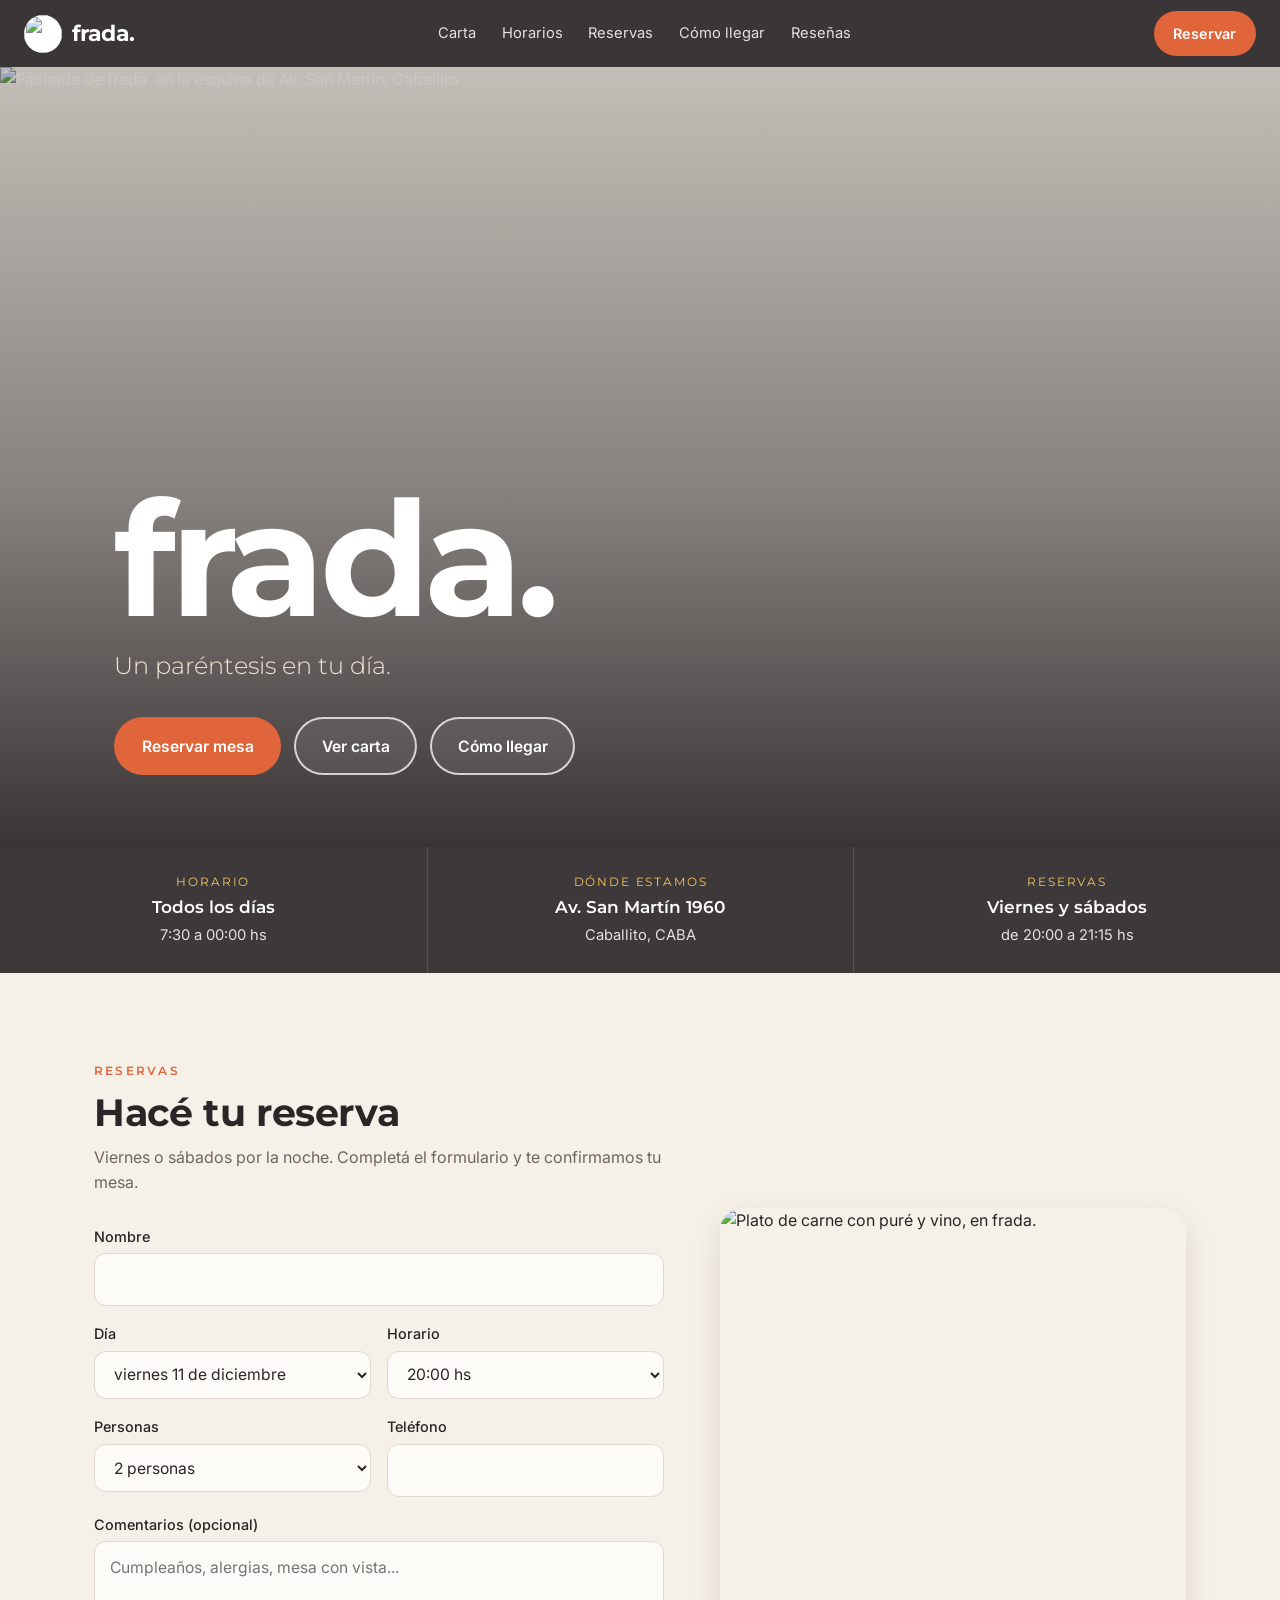
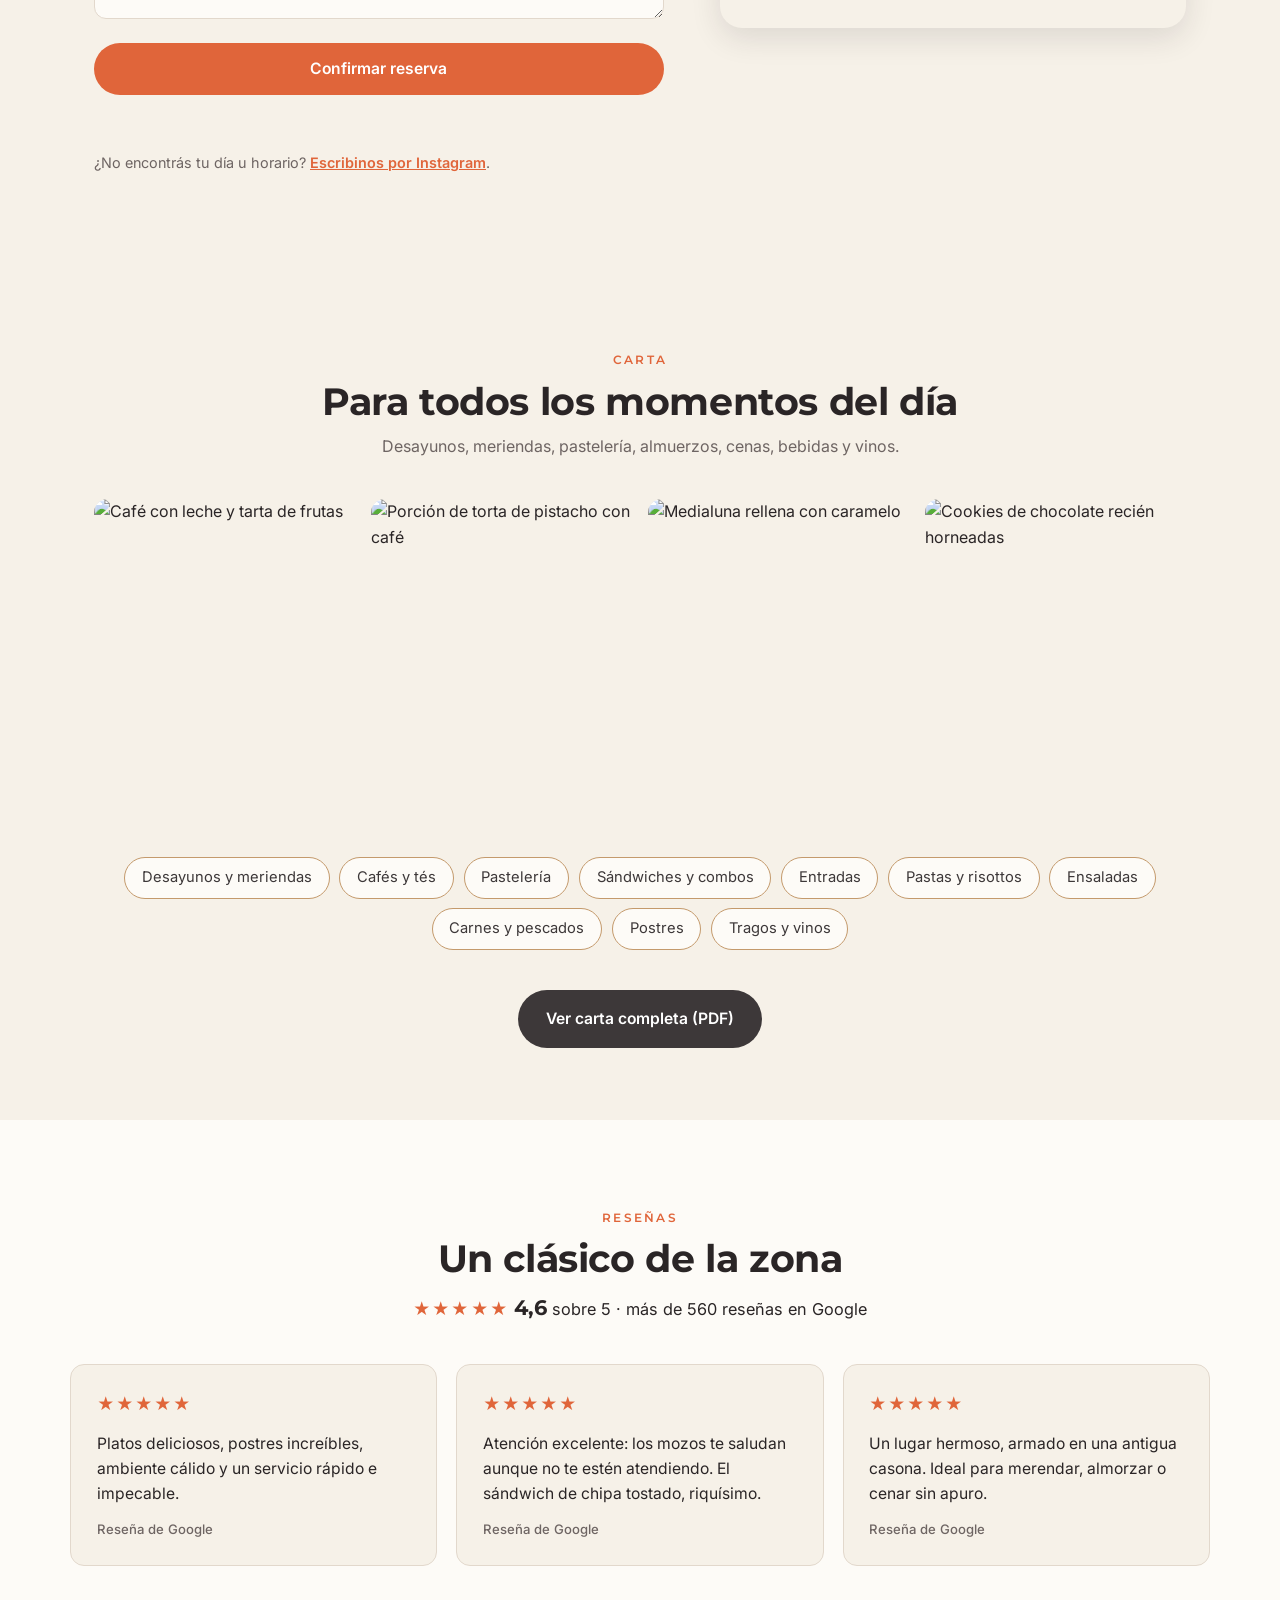
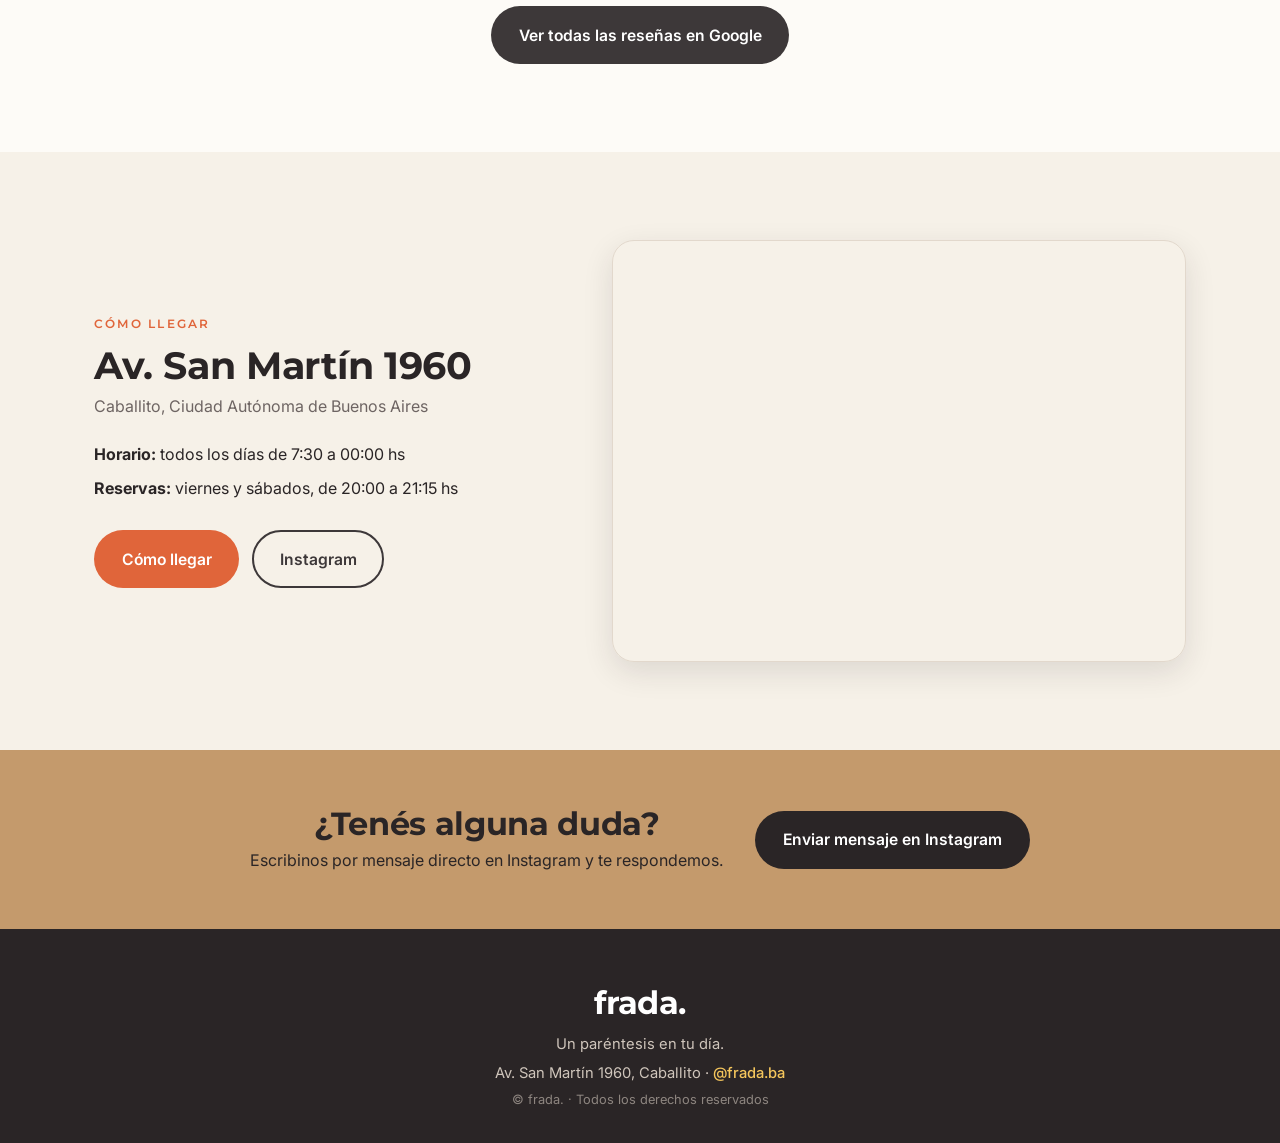
==== public/index.html @ 3e5dc0c1 "Add files via upload" ====
<!DOCTYPE html>
<html lang="es">
<head>
  <meta charset="UTF-8">
  <meta name="viewport" content="width=device-width, initial-scale=1">
  <title>frada. · Reservas, carta y cómo llegar</title>
  <meta name="description" content="Reservá tu mesa en frada., un paréntesis en tu día. Av. San Martín 1960, Caballito. Todos los días de 7:30 a 00 hs.">
  <meta property="og:title" content="frada. · Reservas, carta y cómo llegar">
  <meta property="og:description" content="Un paréntesis en tu día. Reservá tu mesa, mirá la carta y llegá fácil.">
  <meta property="og:image" content="assets/fachada.png">
  <link rel="icon" href="assets/logo.jpg">
  <link rel="preconnect" href="https://fonts.googleapis.com">
  <link rel="preconnect" href="https://fonts.gstatic.com" crossorigin>
  <link href="https://fonts.googleapis.com/css2?family=Inter:wght@400;500;600&family=Montserrat:wght@300;500;700&display=swap" rel="stylesheet">
  <link rel="stylesheet" href="styles.css">
</head>
<body>

  <!-- ENCABEZADO -->
  <header class="encabezado">
    <a href="#inicio" class="marca" aria-label="frada. inicio">
      <img src="assets/logo.jpg" alt="" class="marca-logo">
      <span>frada.</span>
    </a>
    <nav class="menu" aria-label="Principal">
      <a href="#carta">Carta</a>
      <a href="#horarios">Horarios</a>
      <a href="#reservar">Reservas</a>
      <a href="#ubicacion">Cómo llegar</a>
      <a href="#resenas">Reseñas</a>
    </nav>
    <a href="#reservar" class="btn btn-primario btn-pequeno">Reservar</a>
  </header>

  <main id="inicio">

    <!-- HERO -->
    <section class="hero">
      <img src="assets/fachada.png" alt="Fachada de frada. en la esquina de Av. San Martín, Caballito" class="hero-fondo">
      <div class="hero-capa"></div>
      <div class="hero-contenido">
        <h1 class="hero-titulo">frada.</h1>
        <p class="hero-lema">Un paréntesis en tu día.</p>
        <div class="hero-botones">
          <a href="#reservar" class="btn btn-primario">Reservar mesa</a>
          <a href="assets/carta-frada.pdf" class="btn btn-secundario" target="_blank" rel="noopener">Ver carta</a>
          <a href="#ubicacion" class="btn btn-secundario">Cómo llegar</a>
        </div>
      </div>
    </section>

    <!-- HORARIOS Y DATOS -->
    <section class="franja" id="horarios" aria-label="Horarios y dirección">
      <div class="franja-item">
        <span class="franja-etiqueta">Horario</span>
        <strong>Todos los días</strong>
        <span>7:30 a 00:00 hs</span>
      </div>
      <div class="franja-item">
        <span class="franja-etiqueta">Dónde estamos</span>
        <strong>Av. San Martín 1960</strong>
        <span>Caballito, CABA</span>
      </div>
      <div class="franja-item">
        <span class="franja-etiqueta">Reservas</span>
        <strong>Viernes y sábados</strong>
        <span>de 20:00 a 21:15 hs</span>
      </div>
    </section>

    <!-- RESERVAS -->
    <section class="seccion reservar" id="reservar">
      <div class="reservar-formulario">
        <p class="etiqueta">Reservas</p>
        <h2>Hacé tu reserva</h2>
        <p class="texto-suave">Viernes o sábados por la noche. Completá el formulario y te confirmamos tu mesa.</p>

        <form id="form-reserva" novalidate>
          <label class="campo">
            <span>Nombre</span>
            <input type="text" name="nombre" autocomplete="name" required>
          </label>

          <div class="fila-campos">
            <label class="campo">
              <span>Día</span>
              <select name="fecha" id="select-fecha" required></select>
            </label>
            <label class="campo">
              <span>Horario</span>
              <select name="hora" required>
                <option value="20:00">20:00 hs</option>
                <option value="20:15">20:15 hs</option>
                <option value="20:30">20:30 hs</option>
                <option value="20:45">20:45 hs</option>
                <option value="21:00">21:00 hs</option>
                <option value="21:15">21:15 hs</option>
              </select>
            </label>
          </div>

          <div class="fila-campos">
            <label class="campo">
              <span>Personas</span>
              <select name="personas">
                <option value="1">1 persona</option>
                <option value="2" selected>2 personas</option>
                <option value="3">3 personas</option>
                <option value="4">4 personas</option>
                <option value="5">5 personas</option>
                <option value="6">6 personas</option>
                <option value="7">7 personas</option>
                <option value="8">8 personas</option>
              </select>
            </label>
            <label class="campo">
              <span>Teléfono</span>
              <input type="tel" name="telefono" autocomplete="tel" required>
            </label>
          </div>

          <label class="campo">
            <span>Comentarios (opcional)</span>
            <textarea name="comentarios" rows="2" placeholder="Cumpleaños, alergias, mesa con vista..."></textarea>
          </label>

          <button type="submit" class="btn btn-primario btn-bloque" id="boton-reserva">Confirmar reserva</button>
          <p class="mensaje" id="mensaje-reserva" role="status" aria-live="polite"></p>
        </form>

        <p class="nota">¿No encontrás tu día u horario? <a href="https://www.instagram.com/frada.ba" target="_blank" rel="noopener">Escribinos por Instagram</a>.</p>
      </div>
      <figure class="reservar-foto">
        <img src="assets/reservas.jpg" alt="Plato de carne con puré y vino, en frada.">
      </figure>
    </section>

    <!-- CARTA -->
    <section class="seccion carta" id="carta">
      <div class="encabezado-seccion">
        <p class="etiqueta">Carta</p>
        <h2>Para todos los momentos del día</h2>
        <p class="texto-suave">Desayunos, meriendas, pastelería, almuerzos, cenas, bebidas y vinos.</p>
      </div>

      <div class="galeria">
        <img src="assets/cafe-torta.png" alt="Café con leche y tarta de frutas">
        <img src="assets/torta-pistacho.png" alt="Porción de torta de pistacho con café">
        <img src="assets/medialuna.png" alt="Medialuna rellena con caramelo">
        <img src="assets/cookies.png" alt="Cookies de chocolate recién horneadas">
      </div>

      <ul class="categorias">
        <li>Desayunos y meriendas</li>
        <li>Cafés y tés</li>
        <li>Pastelería</li>
        <li>Sándwiches y combos</li>
        <li>Entradas</li>
        <li>Pastas y risottos</li>
        <li>Ensaladas</li>
        <li>Carnes y pescados</li>
        <li>Postres</li>
        <li>Tragos y vinos</li>
      </ul>

      <div class="centrado">
        <a href="assets/carta-frada.pdf" class="btn btn-oscuro" target="_blank" rel="noopener">Ver carta completa (PDF)</a>
      </div>
    </section>

    <!-- RESEÑAS -->
    <section class="seccion resenas" id="resenas">
      <div class="encabezado-seccion">
        <p class="etiqueta">Reseñas</p>
        <h2>Un clásico de la zona</h2>
        <p class="calificacion">
          <span class="estrellas" aria-hidden="true">★★★★★</span>
          <strong>4,6</strong> sobre 5 · más de 560 reseñas en Google
        </p>
      </div>

      <div class="tarjetas-resenas">
        <!-- Resúmenes en español de reseñas publicadas en Google. Podés reemplazarlos por citas textuales si lo preferís. -->
        <article class="tarjeta-resena">
          <div class="estrellas" aria-hidden="true">★★★★★</div>
          <p>Platos deliciosos, postres increíbles, ambiente cálido y un servicio rápido e impecable.</p>
          <span class="autor">Reseña de Google</span>
        </article>
        <article class="tarjeta-resena">
          <div class="estrellas" aria-hidden="true">★★★★★</div>
          <p>Atención excelente: los mozos te saludan aunque no te estén atendiendo. El sándwich de chipa tostado, riquísimo.</p>
          <span class="autor">Reseña de Google</span>
        </article>
        <article class="tarjeta-resena">
          <div class="estrellas" aria-hidden="true">★★★★★</div>
          <p>Un lugar hermoso, armado en una antigua casona. Ideal para merendar, almorzar o cenar sin apuro.</p>
          <span class="autor">Reseña de Google</span>
        </article>
      </div>

      <div class="centrado">
        <a href="https://maps.app.goo.gl/DLDHQESYEP1AhfUH8" class="btn btn-oscuro" target="_blank" rel="noopener">Ver todas las reseñas en Google</a>
      </div>
    </section>

    <!-- UBICACIÓN -->
    <section class="seccion ubicacion" id="ubicacion">
      <div class="ubicacion-info">
        <p class="etiqueta">Cómo llegar</p>
        <h2>Av. San Martín 1960</h2>
        <p class="texto-suave">Caballito, Ciudad Autónoma de Buenos Aires</p>
        <ul class="lista-simple">
          <li><strong>Horario:</strong> todos los días de 7:30 a 00:00 hs</li>
          <li><strong>Reservas:</strong> viernes y sábados, de 20:00 a 21:15 hs</li>
        </ul>
        <div class="botones-fila">
          <a href="https://maps.app.goo.gl/DLDHQESYEP1AhfUH8" class="btn btn-primario" target="_blank" rel="noopener">Cómo llegar</a>
          <a href="https://www.instagram.com/frada.ba" class="btn btn-secundario-oscuro" target="_blank" rel="noopener">Instagram</a>
        </div>
      </div>
      <div class="mapa">
        <iframe src="https://www.google.com/maps/embed?pb=!1m18!1m12!1m3!1d52543.31885223697!2d-58.53231545136719!3d-34.605237999999986!2m3!1f0!2f0!3f0!3m2!1i1024!2i768!4f13.1!3m3!1m2!1s0x95bccb005c7b0a93%3A0x81269a192cdf6c1c!2sFrada!5e0!3m2!1ses!2sar!4v1794792812423!5m2!1ses!2sar" width="600" height="450" style="border:0;" allowfullscreen="" loading="lazy" referrerpolicy="strict-origin-when-cross-origin" title="Mapa de frada."></iframe>
      </div>
    </section>

    <!-- INSTAGRAM -->
    <section class="banda-instagram">
      <div>
        <h2>¿Tenés alguna duda?</h2>
        <p>Escribinos por mensaje directo en Instagram y te respondemos.</p>
      </div>
      <a href="https://www.instagram.com/frada.ba" class="btn btn-oscuro" target="_blank" rel="noopener">Enviar mensaje en Instagram</a>
    </section>

  </main>

  <!-- PIE -->
  <footer class="pie">
    <p class="marca-pie">frada.</p>
    <p>Un paréntesis en tu día.</p>
    <p>Av. San Martín 1960, Caballito · <a href="https://www.instagram.com/frada.ba" target="_blank" rel="noopener">@frada.ba</a></p>
    <p class="derechos">© frada. · Todos los derechos reservados</p>
  </footer>

  <!-- BARRA FIJA EN MÓVIL -->
  <nav class="barra-movil" aria-label="Acciones rápidas">
    <a href="#reservar">Reservar</a>
    <a href="assets/carta-frada.pdf" target="_blank" rel="noopener">Carta</a>
    <a href="https://maps.app.goo.gl/DLDHQESYEP1AhfUH8" target="_blank" rel="noopener">Cómo llegar</a>
  </nav>

  <script src="script.js"></script>
</body>
</html>
---- public/styles.css ----
/* ==========================================================
   frada. · paleta tomada de las fotos del local
   carbón de la fachada · crema de las mesas · madera · naranja de las sillas · amarillo de las luces
   ========================================================== */

:root {
  --carbon: #3d3839;
  --carbon-oscuro: #2a2526;
  --crema: #f6f1e8;
  --blanco: #fdfbf7;
  --madera: #c49a6c;
  --naranja: #e0653a;
  --naranja-oscuro: #c2502a;
  --amarillo: #f5c65c;
  --texto: #2a2526;
  --texto-suave: #6e6563;
  --borde: #e2d8cc;
  --radio: 14px;
  --sombra: 0 10px 30px rgba(42, 37, 38, 0.12);
}

/* ---------- Base ---------- */
*,
*::before,
*::after { box-sizing: border-box; margin: 0; padding: 0; }

html { scroll-behavior: smooth; scroll-padding-top: 84px; }

body {
  font-family: "Inter", system-ui, -apple-system, sans-serif;
  background: var(--crema);
  color: var(--texto);
  line-height: 1.6;
  -webkit-font-smoothing: antialiased;
}

img { max-width: 100%; display: block; }
a { color: inherit; }
h1, h2, h3 { font-family: "Montserrat", sans-serif; line-height: 1.15; }
h2 { font-size: clamp(1.7rem, 3.6vw, 2.4rem); font-weight: 700; letter-spacing: -0.01em; }

.etiqueta {
  font-family: "Montserrat", sans-serif;
  font-size: 0.78rem;
  font-weight: 600;
  letter-spacing: 0.18em;
  text-transform: uppercase;
  color: var(--naranja);
  margin-bottom: 0.6rem;
}

.texto-suave { color: var(--texto-suave); }
.centrado { text-align: center; margin-top: 2.5rem; }

/* ---------- Botones ---------- */
.btn {
  display: inline-flex;
  align-items: center;
  justify-content: center;
  gap: 0.5rem;
  padding: 0.9rem 1.6rem;
  border-radius: 999px;
  border: 2px solid transparent;
  font-family: "Inter", sans-serif;
  font-size: 0.98rem;
  font-weight: 600;
  text-decoration: none;
  cursor: pointer;
  transition: transform 0.15s ease, background 0.2s ease, color 0.2s ease;
}
.btn:hover { transform: translateY(-2px); }
.btn:disabled { opacity: 0.6; cursor: wait; transform: none; }

.btn-primario { background: var(--naranja); color: #fff; }
.btn-primario:hover { background: var(--naranja-oscuro); }

.btn-secundario { background: rgba(255, 255, 255, 0.08); color: #fff; border-color: rgba(255, 255, 255, 0.75); backdrop-filter: blur(4px); }
.btn-secundario:hover { background: #fff; color: var(--carbon-oscuro); }

.btn-secundario-oscuro { background: transparent; color: var(--carbon); border-color: var(--carbon); }
.btn-secundario-oscuro:hover { background: var(--carbon); color: #fff; }

.btn-oscuro { background: var(--carbon); color: #fff; }
.btn-oscuro:hover { background: var(--carbon-oscuro); }

.btn-pequeno { padding: 0.55rem 1.1rem; font-size: 0.9rem; }
.btn-bloque { width: 100%; margin-top: 0.5rem; }

/* ---------- Encabezado ---------- */
.encabezado {
  position: sticky;
  top: 0;
  z-index: 50;
  display: flex;
  align-items: center;
  justify-content: space-between;
  gap: 1rem;
  padding: 0.7rem 1.5rem;
  background: rgba(42, 37, 38, 0.92);
  backdrop-filter: blur(8px);
  color: #fff;
}

.marca {
  display: flex;
  align-items: center;
  gap: 0.6rem;
  text-decoration: none;
  font-family: "Montserrat", sans-serif;
  font-weight: 700;
  font-size: 1.35rem;
  letter-spacing: -0.02em;
}
.marca-logo {
  width: 38px;
  height: 38px;
  border-radius: 50%;
  object-fit: cover;
  background: #fff;
}

.menu { display: flex; gap: 1.6rem; }
.menu a {
  text-decoration: none;
  font-size: 0.92rem;
  opacity: 0.85;
  transition: opacity 0.2s, color 0.2s;
}
.menu a:hover { opacity: 1; color: var(--amarillo); }

/* ---------- Hero ---------- */
.hero {
  position: relative;
  min-height: min(92vh, 780px);
  display: flex;
  align-items: flex-end;
  color: #fff;
  overflow: hidden;
}
.hero-fondo {
  position: absolute;
  inset: 0;
  width: 100%;
  height: 100%;
  object-fit: cover;
  object-position: center 40%;
}
.hero-capa {
  position: absolute;
  inset: 0;
  background: linear-gradient(180deg, rgba(42, 37, 38, 0.25) 0%, rgba(42, 37, 38, 0.55) 55%, rgba(42, 37, 38, 0.92) 100%);
}
.hero-contenido {
  position: relative;
  padding: 4rem 1.5rem 4.5rem;
  max-width: 1100px;
  width: 100%;
  margin: 0 auto;
}
.hero-titulo {
  font-size: clamp(4.5rem, 16vw, 10rem);
  font-weight: 700;
  letter-spacing: -0.04em;
  line-height: 0.9;
}
.hero-lema {
  font-family: "Montserrat", sans-serif;
  font-weight: 300;
  font-size: clamp(1.1rem, 2.4vw, 1.5rem);
  margin: 1rem 0 2rem;
  color: #f3e7d6;
}
.hero-botones { display: flex; flex-wrap: wrap; gap: 0.8rem; }

/* ---------- Franja de datos ---------- */
.franja {
  display: grid;
  grid-template-columns: repeat(3, 1fr);
  background: var(--carbon);
  color: #fff;
}
.franja-item {
  padding: 1.6rem 1.5rem;
  display: flex;
  flex-direction: column;
  gap: 0.2rem;
  text-align: center;
}
.franja-item + .franja-item { border-left: 1px solid rgba(255, 255, 255, 0.12); }
.franja-etiqueta {
  font-family: "Montserrat", sans-serif;
  font-size: 0.72rem;
  letter-spacing: 0.16em;
  text-transform: uppercase;
  color: var(--amarillo);
}
.franja-item strong { font-family: "Montserrat", sans-serif; font-size: 1.05rem; font-weight: 600; }
.franja-item span:last-child { font-size: 0.92rem; opacity: 0.85; }

/* ---------- Secciones ---------- */
.seccion { padding: 5.5rem 1.5rem; max-width: 1140px; margin: 0 auto; }
.encabezado-seccion { text-align: center; max-width: 640px; margin: 0 auto 2.5rem; }
.encabezado-seccion p:not(.etiqueta) { margin-top: 0.6rem; }

/* ---------- Reservas ---------- */
.reservar {
  display: grid;
  grid-template-columns: 1.1fr 0.9fr;
  gap: 3.5rem;
  align-items: center;
}
.reservar-formulario .texto-suave { margin: 0.6rem 0 1.8rem; }
.reservar-foto { border-radius: 22px; overflow: hidden; box-shadow: var(--sombra); }
.reservar-foto img { width: 100%; height: 100%; min-height: 420px; object-fit: cover; }

form { display: flex; flex-direction: column; gap: 1rem; }
.fila-campos { display: grid; grid-template-columns: 1fr 1fr; gap: 1rem; }
.campo { display: flex; flex-direction: column; gap: 0.35rem; font-size: 0.9rem; font-weight: 500; }
.campo input,
.campo select,
.campo textarea {
  font: inherit;
  font-size: 0.98rem;
  font-weight: 400;
  padding: 0.8rem 0.95rem;
  border: 1px solid var(--borde);
  border-radius: 12px;
  background: var(--blanco);
  color: var(--texto);
  transition: border-color 0.2s, box-shadow 0.2s;
}
.campo input:focus,
.campo select:focus,
.campo textarea:focus {
  outline: none;
  border-color: var(--naranja);
  box-shadow: 0 0 0 3px rgba(224, 101, 58, 0.18);
}
.campo textarea { resize: vertical; }

.mensaje { font-size: 0.95rem; min-height: 1.4em; }
.mensaje.ok { color: #2f7a4b; font-weight: 500; }
.mensaje.error { color: #b3372a; font-weight: 500; }

.nota { font-size: 0.9rem; color: var(--texto-suave); margin-top: 1.2rem; }
.nota a { color: var(--naranja); font-weight: 600; }

/* ---------- Carta ---------- */
.carta { padding-bottom: 4.5rem; }
.galeria {
  display: grid;
  grid-template-columns: repeat(4, 1fr);
  gap: 1rem;
}
.galeria img {
  width: 100%;
  aspect-ratio: 4 / 5;
  object-fit: cover;
  border-radius: var(--radio);
  transition: transform 0.3s ease;
}
.galeria img:hover { transform: scale(1.03); }

.categorias {
  list-style: none;
  display: flex;
  flex-wrap: wrap;
  justify-content: center;
  gap: 0.6rem;
  margin-top: 2rem;
}
.categorias li {
  padding: 0.5rem 1.05rem;
  border: 1px solid var(--madera);
  border-radius: 999px;
  font-size: 0.92rem;
  color: var(--carbon);
  background: var(--blanco);
}

/* ---------- Reseñas ---------- */
.resenas {
  max-width: none;
  background: var(--blanco);
}
.resenas .encabezado-seccion,
.resenas .tarjetas-resenas,
.resenas .centrado {
  max-width: 1140px;
  margin-left: auto;
  margin-right: auto;
}
.resenas { padding-left: 1.5rem; padding-right: 1.5rem; }
.calificacion { margin-top: 0.8rem; font-size: 1.02rem; }
.calificacion strong { font-family: "Montserrat", sans-serif; font-size: 1.3rem; }
.estrellas { color: var(--naranja); letter-spacing: 0.12em; font-size: 1.05rem; }

.tarjetas-resenas {
  display: grid;
  grid-template-columns: repeat(3, 1fr);
  gap: 1.2rem;
}
.tarjeta-resena {
  background: var(--crema);
  border-radius: var(--radio);
  padding: 1.6rem;
  display: flex;
  flex-direction: column;
  gap: 0.8rem;
  border: 1px solid var(--borde);
}
.tarjeta-resena p { font-size: 0.98rem; flex: 1; }
.autor { font-size: 0.82rem; color: var(--texto-suave); font-weight: 500; }

/* ---------- Ubicación ---------- */
.ubicacion {
  display: grid;
  grid-template-columns: 0.9fr 1.1fr;
  gap: 3rem;
  align-items: center;
}
.ubicacion h2 { margin-bottom: 0.4rem; }
.lista-simple { list-style: none; margin: 1.4rem 0 1.8rem; display: flex; flex-direction: column; gap: 0.5rem; }
.botones-fila { display: flex; flex-wrap: wrap; gap: 0.8rem; }
.mapa {
  border-radius: 22px;
  overflow: hidden;
  box-shadow: var(--sombra);
  border: 1px solid var(--borde);
}
.mapa iframe { width: 100%; height: 420px; display: block; }

/* ---------- Banda Instagram ---------- */
.banda-instagram {
  background: var(--madera);
  color: var(--carbon-oscuro);
  padding: 3.5rem 1.5rem;
  display: flex;
  align-items: center;
  justify-content: center;
  gap: 2rem;
  flex-wrap: wrap;
  text-align: center;
}
.banda-instagram h2 { color: var(--carbon-oscuro); font-size: clamp(1.5rem, 3vw, 2rem); }
.banda-instagram p { margin-top: 0.3rem; }
.banda-instagram .btn-oscuro { background: var(--carbon-oscuro); }
.banda-instagram .btn-oscuro:hover { background: #000; }

/* ---------- Pie ---------- */
.pie {
  background: var(--carbon-oscuro);
  color: #cfc5bb;
  text-align: center;
  padding: 3rem 1.5rem 2rem;
  font-size: 0.92rem;
}
.pie a { color: var(--amarillo); text-decoration: none; font-weight: 500; }
.pie a:hover { text-decoration: underline; }
.marca-pie {
  font-family: "Montserrat", sans-serif;
  font-size: 2rem;
  font-weight: 700;
  color: #fff;
  letter-spacing: -0.02em;
  margin-bottom: 0.3rem;
}
.pie p + p { margin-top: 0.3rem; }
.derechos { margin-top: 1.6rem; font-size: 0.8rem; opacity: 0.6; }

/* ---------- Barra fija en móvil ---------- */
.barra-movil { display: none; }

/* ---------- Responsive ---------- */
@media (max-width: 960px) {
  .galeria { grid-template-columns: repeat(2, 1fr); }
  .tarjetas-resenas { grid-template-columns: 1fr; }
  .reservar, .ubicacion { grid-template-columns: 1fr; gap: 2.2rem; }
  .reservar-foto img { min-height: 320px; }
  .mapa iframe { height: 340px; }
}

@media (max-width: 768px) {
  .menu { display: none; }
  .encabezado .btn-pequeno { display: none; }
  .encabezado { justify-content: center; }

  .hero { min-height: 88vh; }
  .hero-contenido { padding: 3rem 1.25rem 3.5rem; }
  .hero-botones .btn { flex: 1 1 100%; }

  .franja { grid-template-columns: 1fr; }
  .franja-item + .franja-item { border-left: none; border-top: 1px solid rgba(255, 255, 255, 0.12); }

  .seccion { padding: 4rem 1.25rem; }
  .fila-campos { grid-template-columns: 1fr; }

  .banda-instagram { flex-direction: column; }

  body { padding-bottom: 72px; }

  .barra-movil {
    position: fixed;
    bottom: 0;
    left: 0;
    right: 0;
    z-index: 60;
    display: grid;
    grid-template-columns: repeat(3, 1fr);
    background: var(--carbon-oscuro);
    box-shadow: 0 -6px 20px rgba(0, 0, 0, 0.2);
    padding-bottom: env(safe-area-inset-bottom, 0px);
  }
  .barra-movil a {
    padding: 1rem 0.5rem;
    text-align: center;
    color: #fff;
    text-decoration: none;
    font-size: 0.9rem;
    font-weight: 600;
  }
  .barra-movil a:first-child { background: var(--naranja); }
  .barra-movil a:first-child:hover { background: var(--naranja-oscuro); }
}

@media (prefers-reduced-motion: reduce) {
  html { scroll-behavior: auto; }
  *, *::before, *::after { transition: none !important; animation: none !important; }
}
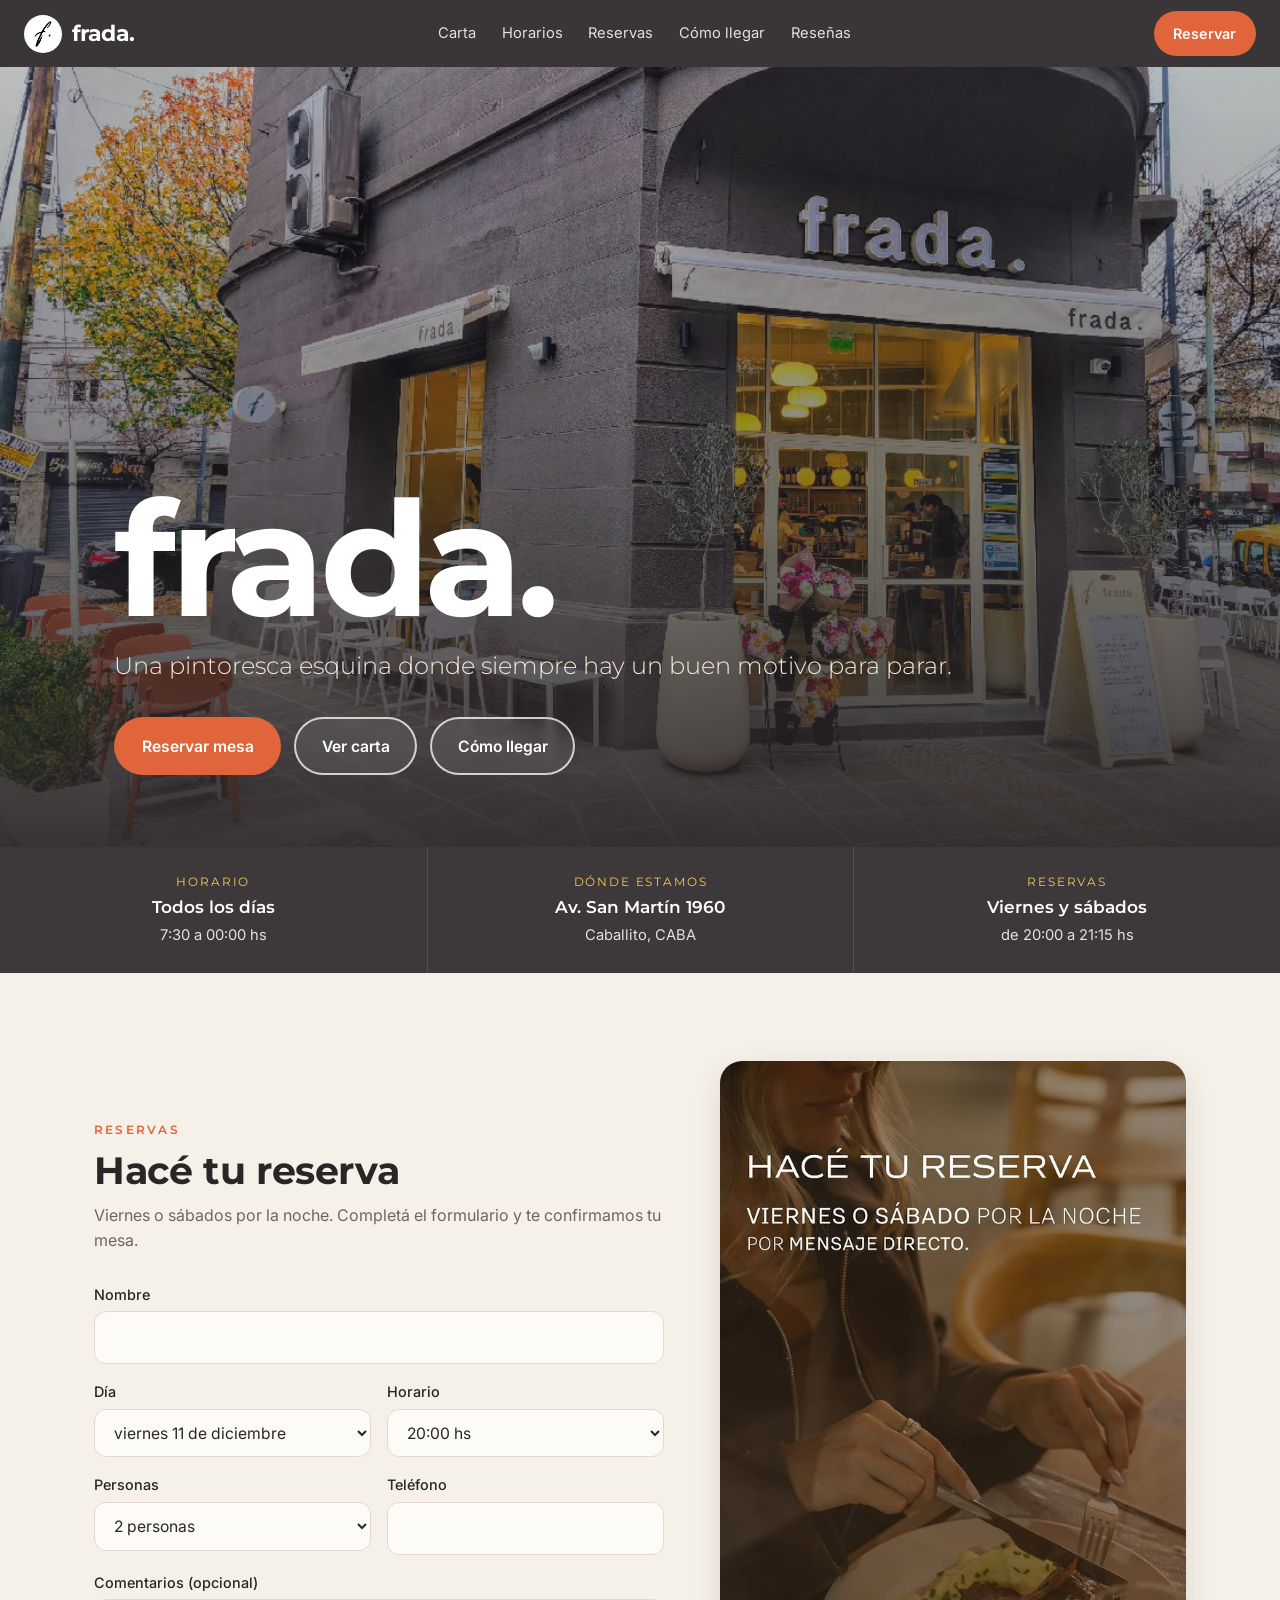
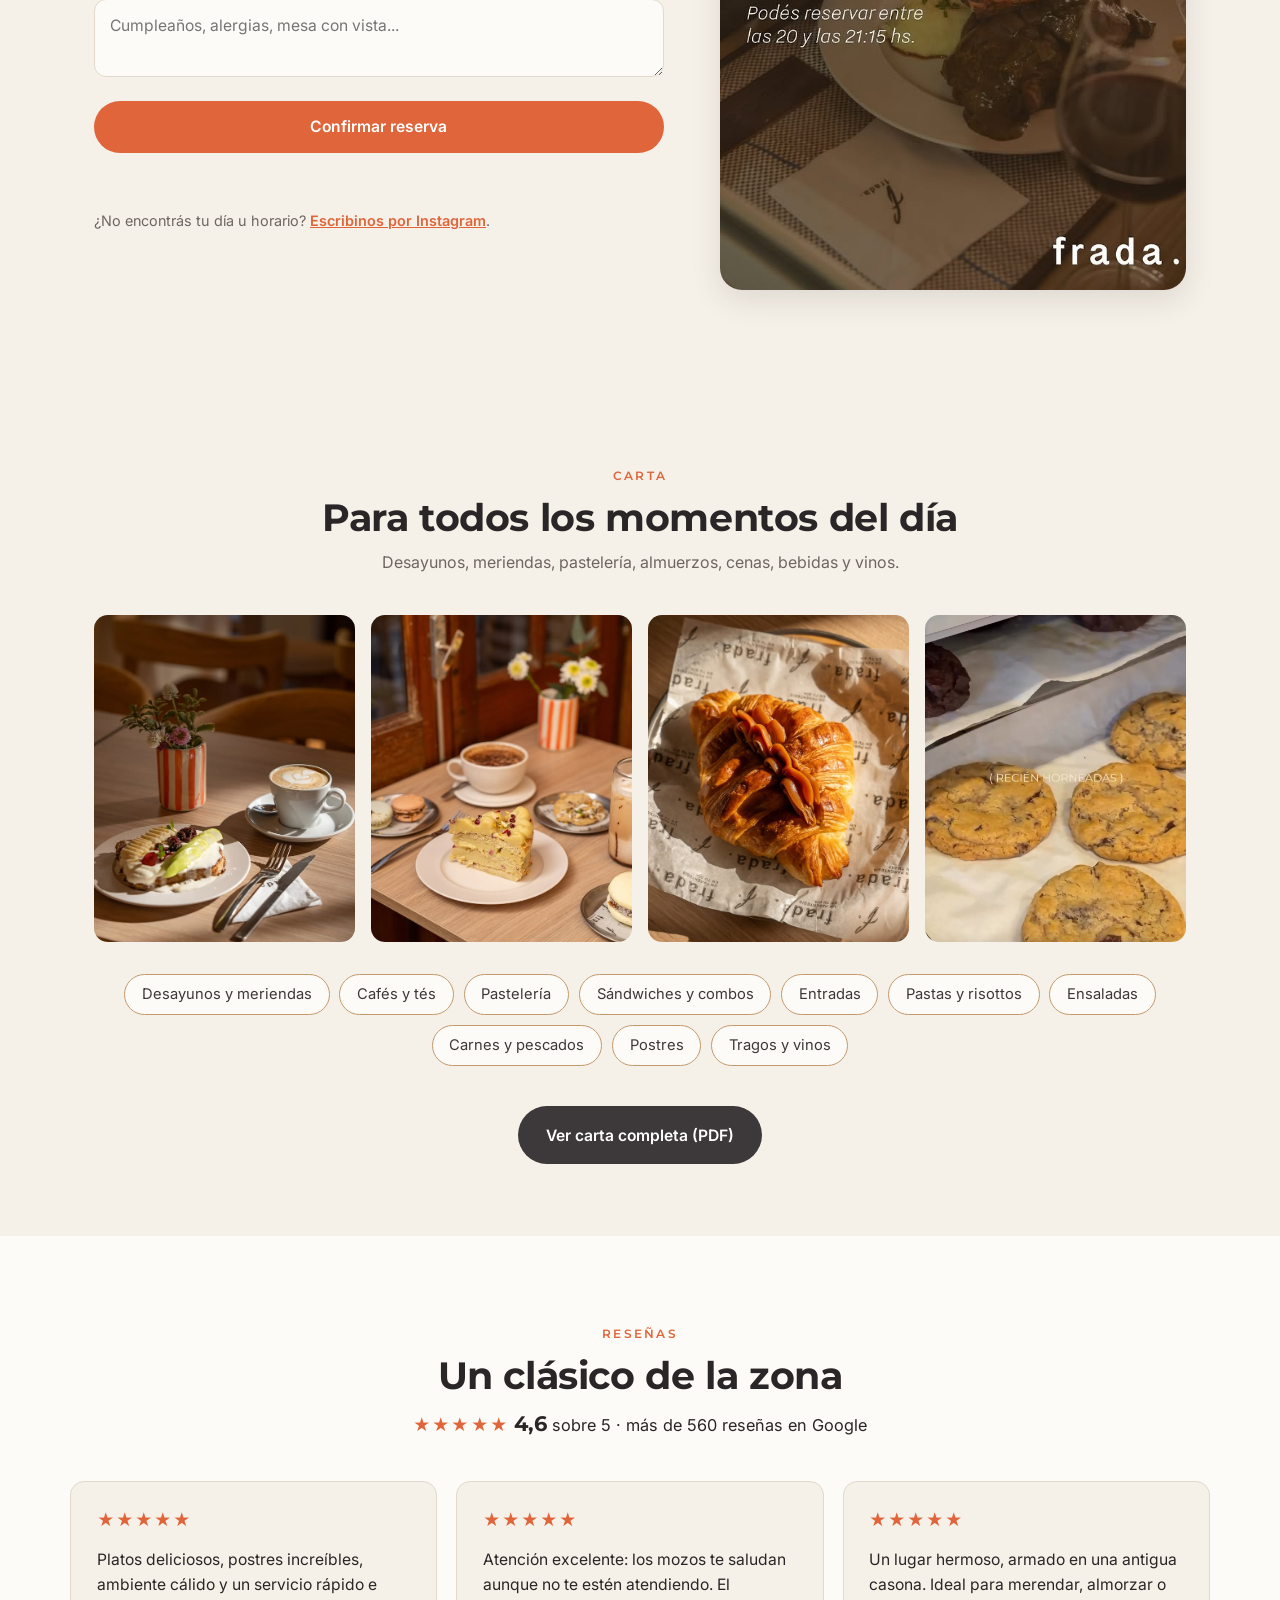
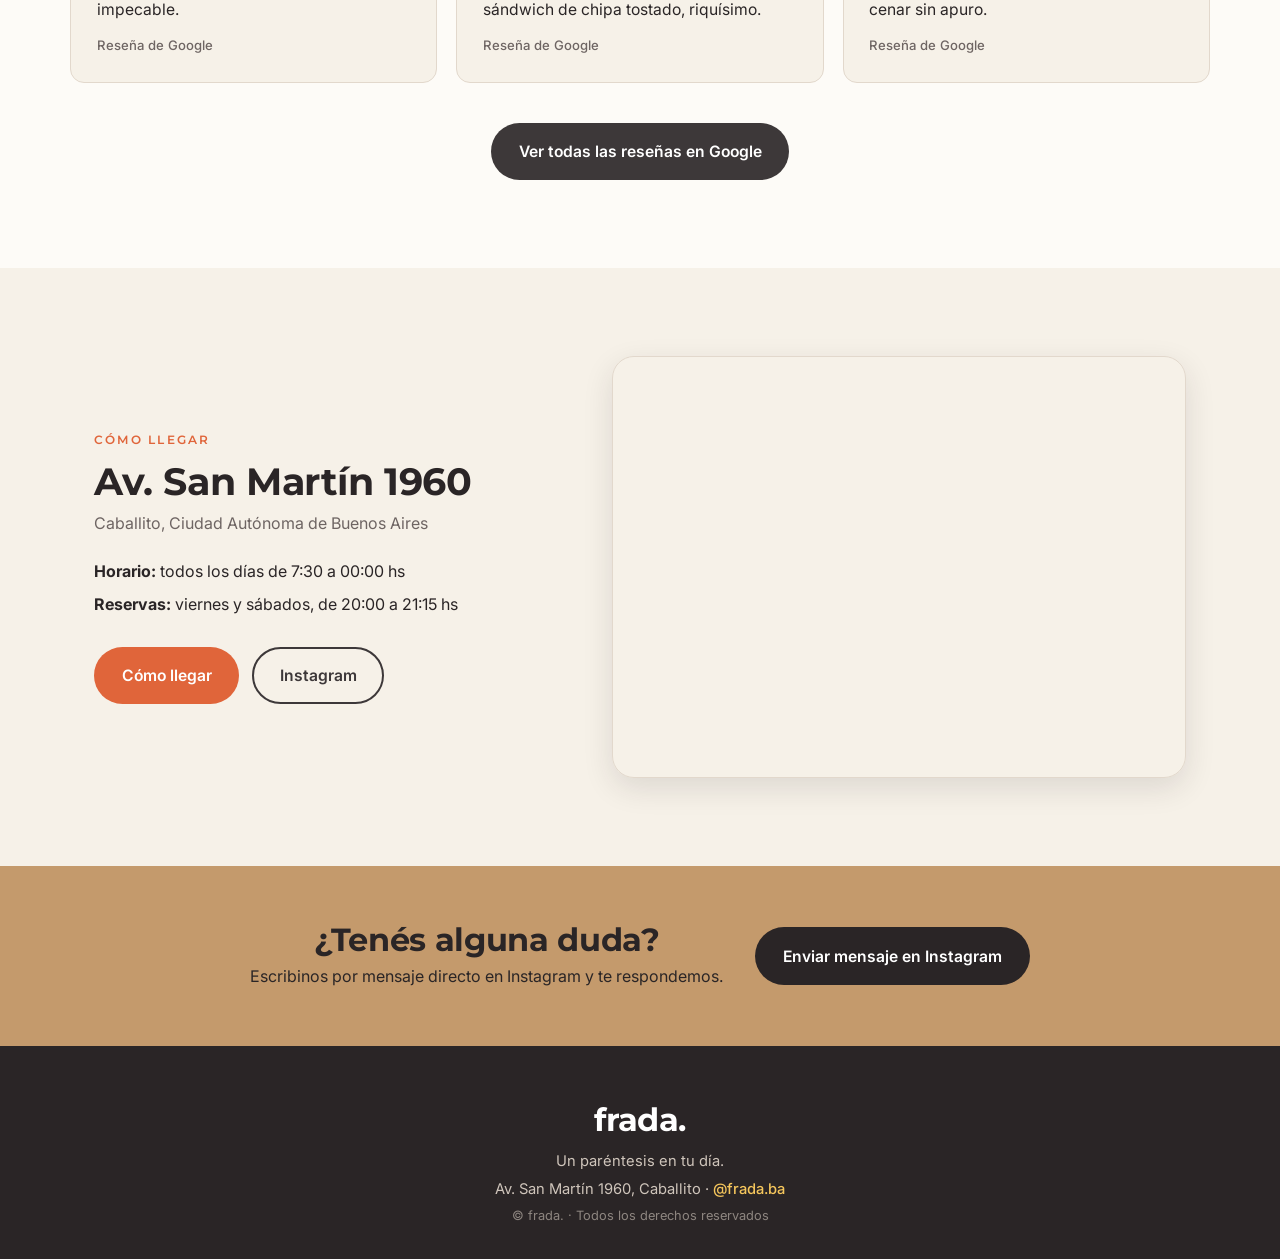
==== commit fd86c0b2: "Update index.html" ====
--- a/public/index.html
+++ b/public/index.html
@@ -40,7 +40,7 @@
       <div class="hero-capa"></div>
       <div class="hero-contenido">
         <h1 class="hero-titulo">frada.</h1>
-        <p class="hero-lema">Un paréntesis en tu día.</p>
+        <p class="hero-lema">Una pintoresca esquina donde siempre hay un buen motivo para parar.</p>
         <div class="hero-botones">
           <a href="#reservar" class="btn btn-primario">Reservar mesa</a>
           <a href="assets/carta-frada.pdf" class="btn btn-secundario" target="_blank" rel="noopener">Ver carta</a>
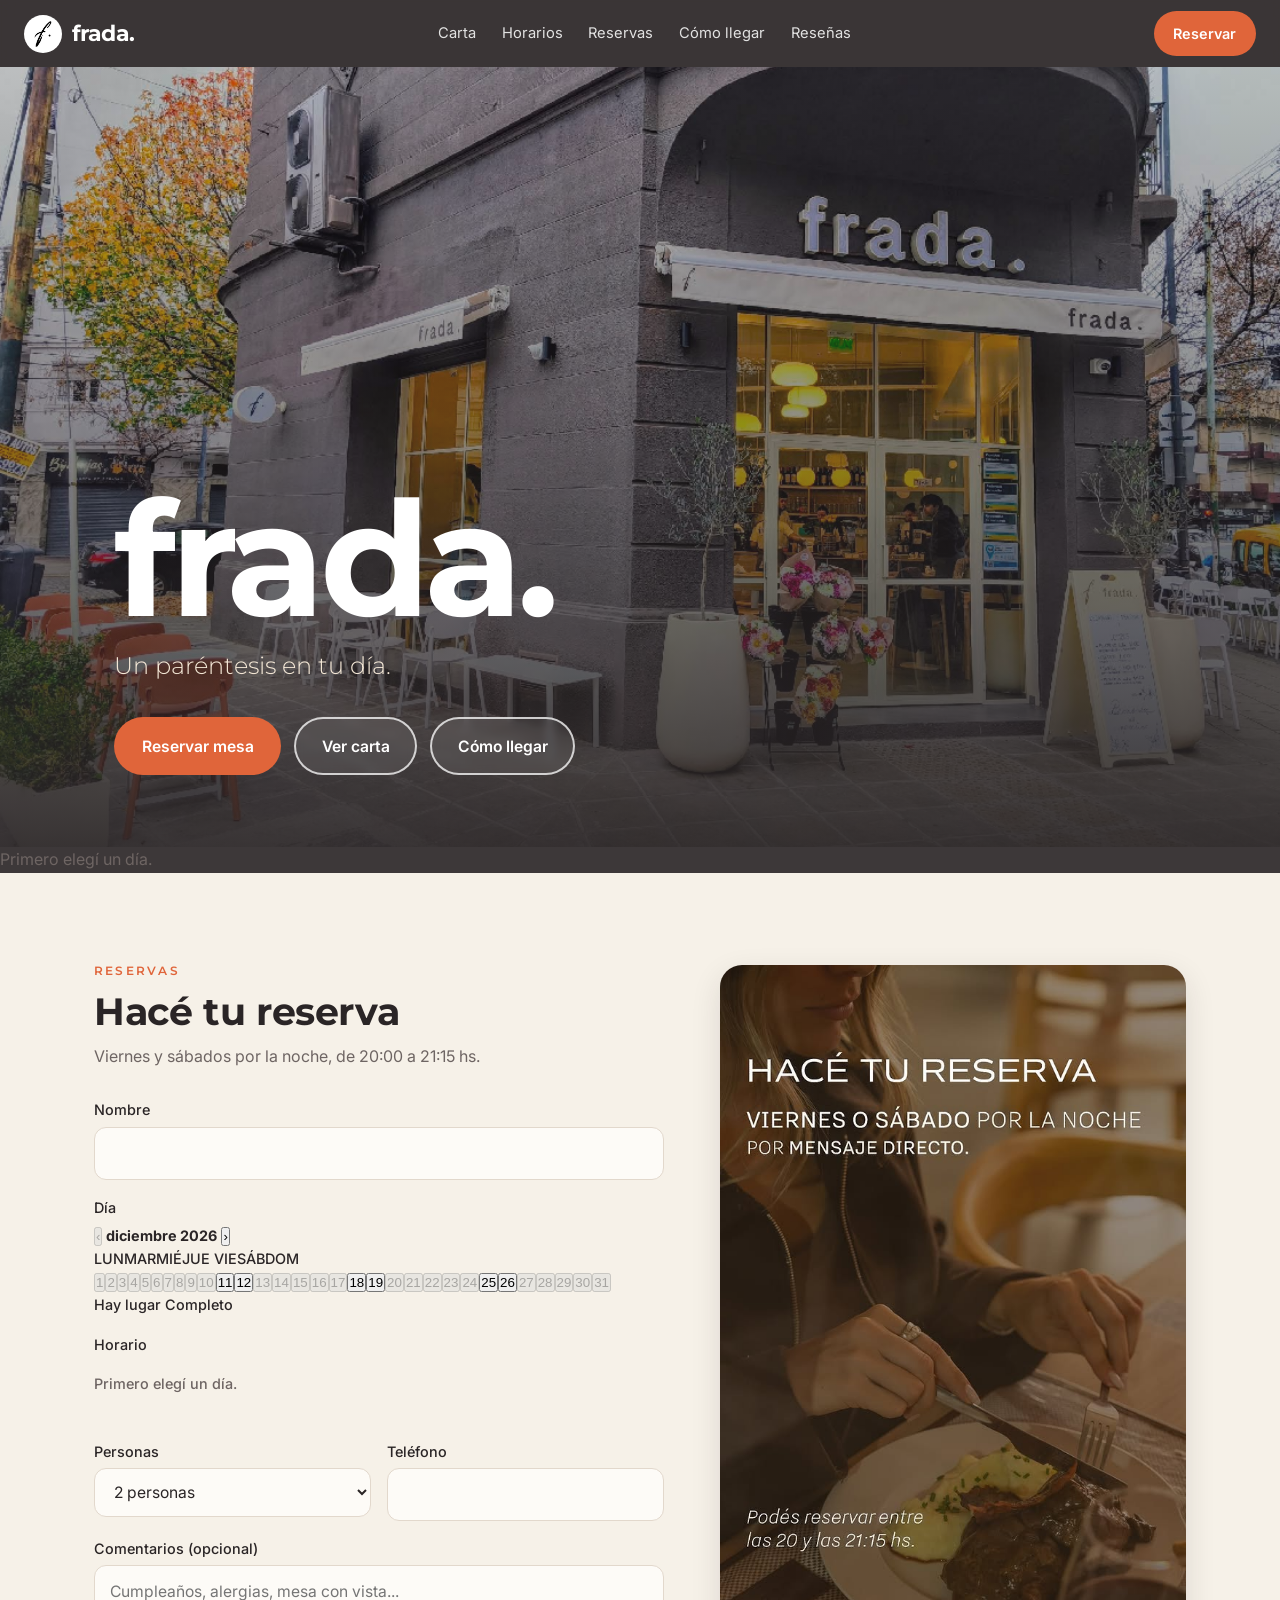
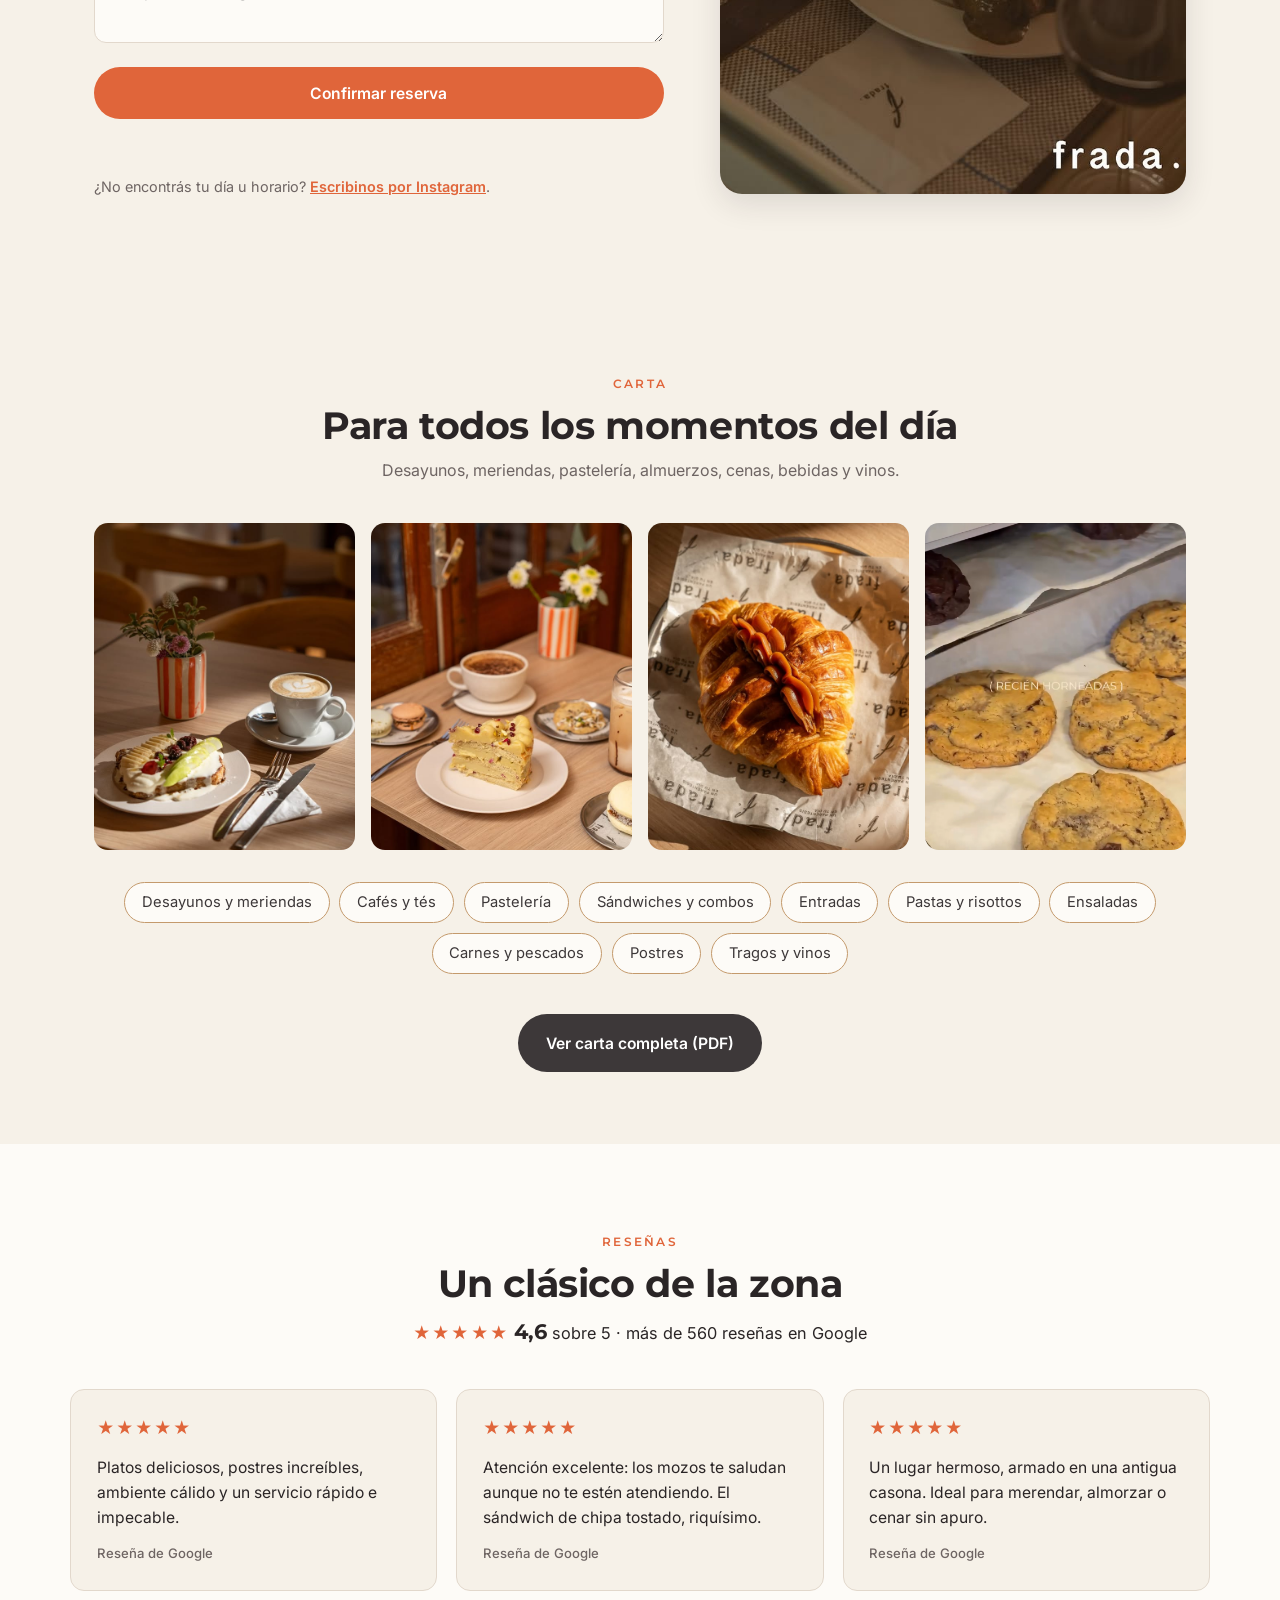
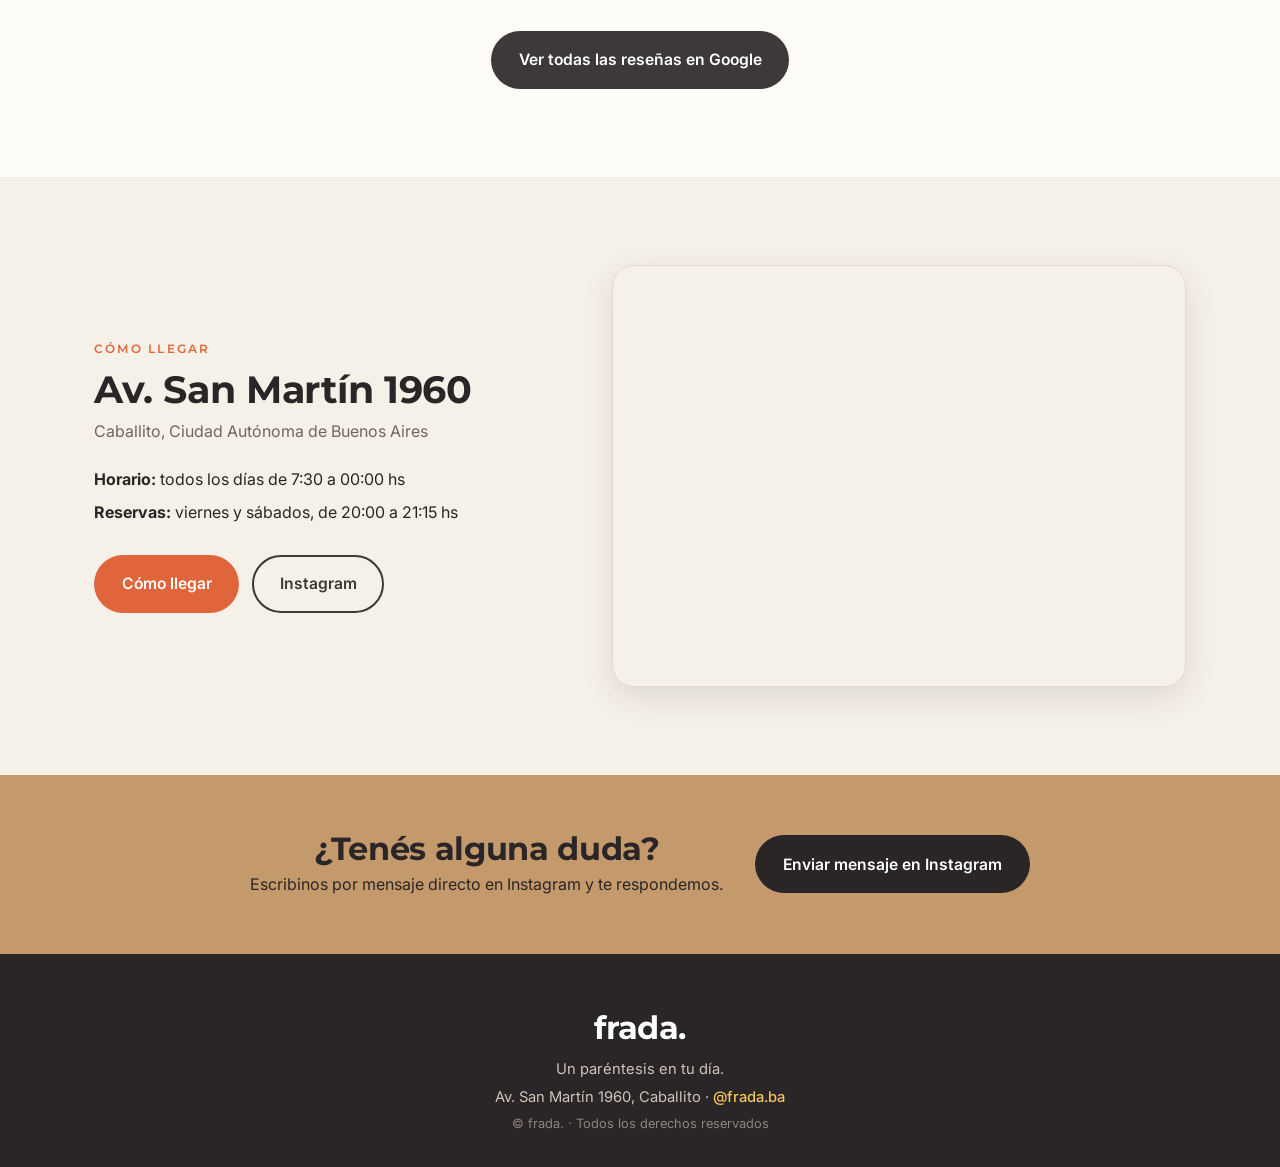
==== commit be4713fd: "Update index.html" ====
--- a/public/index.html
+++ b/public/index.html
@@ -40,7 +40,7 @@
       <div class="hero-capa"></div>
       <div class="hero-contenido">
         <h1 class="hero-titulo">frada.</h1>
-        <p class="hero-lema">Una pintoresca esquina donde siempre hay un buen motivo para parar.</p>
+        <p class="hero-lema">Un paréntesis en tu día.</p>
         <div class="hero-botones">
           <a href="#reservar" class="btn btn-primario">Reservar mesa</a>
           <a href="assets/carta-frada.pdf" class="btn btn-secundario" target="_blank" rel="noopener">Ver carta</a>
@@ -73,7 +73,7 @@
       <div class="reservar-formulario">
         <p class="etiqueta">Reservas</p>
         <h2>Hacé tu reserva</h2>
-        <p class="texto-suave">Viernes o sábados por la noche. Completá el formulario y te confirmamos tu mesa.</p>
+        <p class="texto-suave">Viernes y sábados por la noche, de 20:00 a 21:15 hs.</p>
 
         <form id="form-reserva" novalidate>
           <label class="campo">
@@ -81,28 +81,40 @@
             <input type="text" name="nombre" autocomplete="name" required>
           </label>
 
-          <div class="fila-campos">
-            <label class="campo">
-              <span>Día</span>
-              <select name="fecha" id="select-fecha" required></select>
-            </label>
-            <label class="campo">
-              <span>Horario</span>
-              <select name="hora" required>
-                <option value="20:00">20:00 hs</option>
-                <option value="20:15">20:15 hs</option>
-                <option value="20:30">20:30 hs</option>
-                <option value="20:45">20:45 hs</option>
-                <option value="21:00">21:00 hs</option>
-                <option value="21:15">21:15 hs</option>
-              </select>
-            </label>
+          <div class="campo">
+            <span>Día</span>
+            <div class="calendario">
+              <div class="calendario-cabecera">
+                <button type="button" class="cal-nav" id="cal-prev" aria-label="Mes anterior">‹</button>
+                <strong id="cal-mes"></strong>
+                <button type="button" class="cal-nav" id="cal-next" aria-label="Mes siguiente">›</button>
+              </div>
+              <div class="calendario-semana">
+                <span>LUN</span><span>MAR</span><span>MIÉ</span><span>JUE</span>
+                <span class="destacado">VIE</span><span class="destacado">SÁB</span><span>DOM</span>
+              </div>
+              <div class="calendario-dias" id="cal-dias"></div>
+              <div class="calendario-leyenda">
+                <span><i class="punto punto-libre"></i>Hay lugar</span>
+                <span><i class="punto punto-lleno"></i>Completo</span>
+              </div>
+            </div>
           </div>
+
+          <div class="campo">
+            <span>Horario</span>
+            <div class="horarios" id="horarios">
+              <p class="texto-suave">Primero elegí un día.</p>
+            </div>
+          </div>
+
+          <input type="hidden" name="fecha" id="input-fecha">
+          <input type="hidden" name="hora" id="input-hora">
 
           <div class="fila-campos">
             <label class="campo">
               <span>Personas</span>
-              <select name="personas">
+              <select name="personas" id="select-personas">
                 <option value="1">1 persona</option>
                 <option value="2" selected>2 personas</option>
                 <option value="3">3 personas</option>
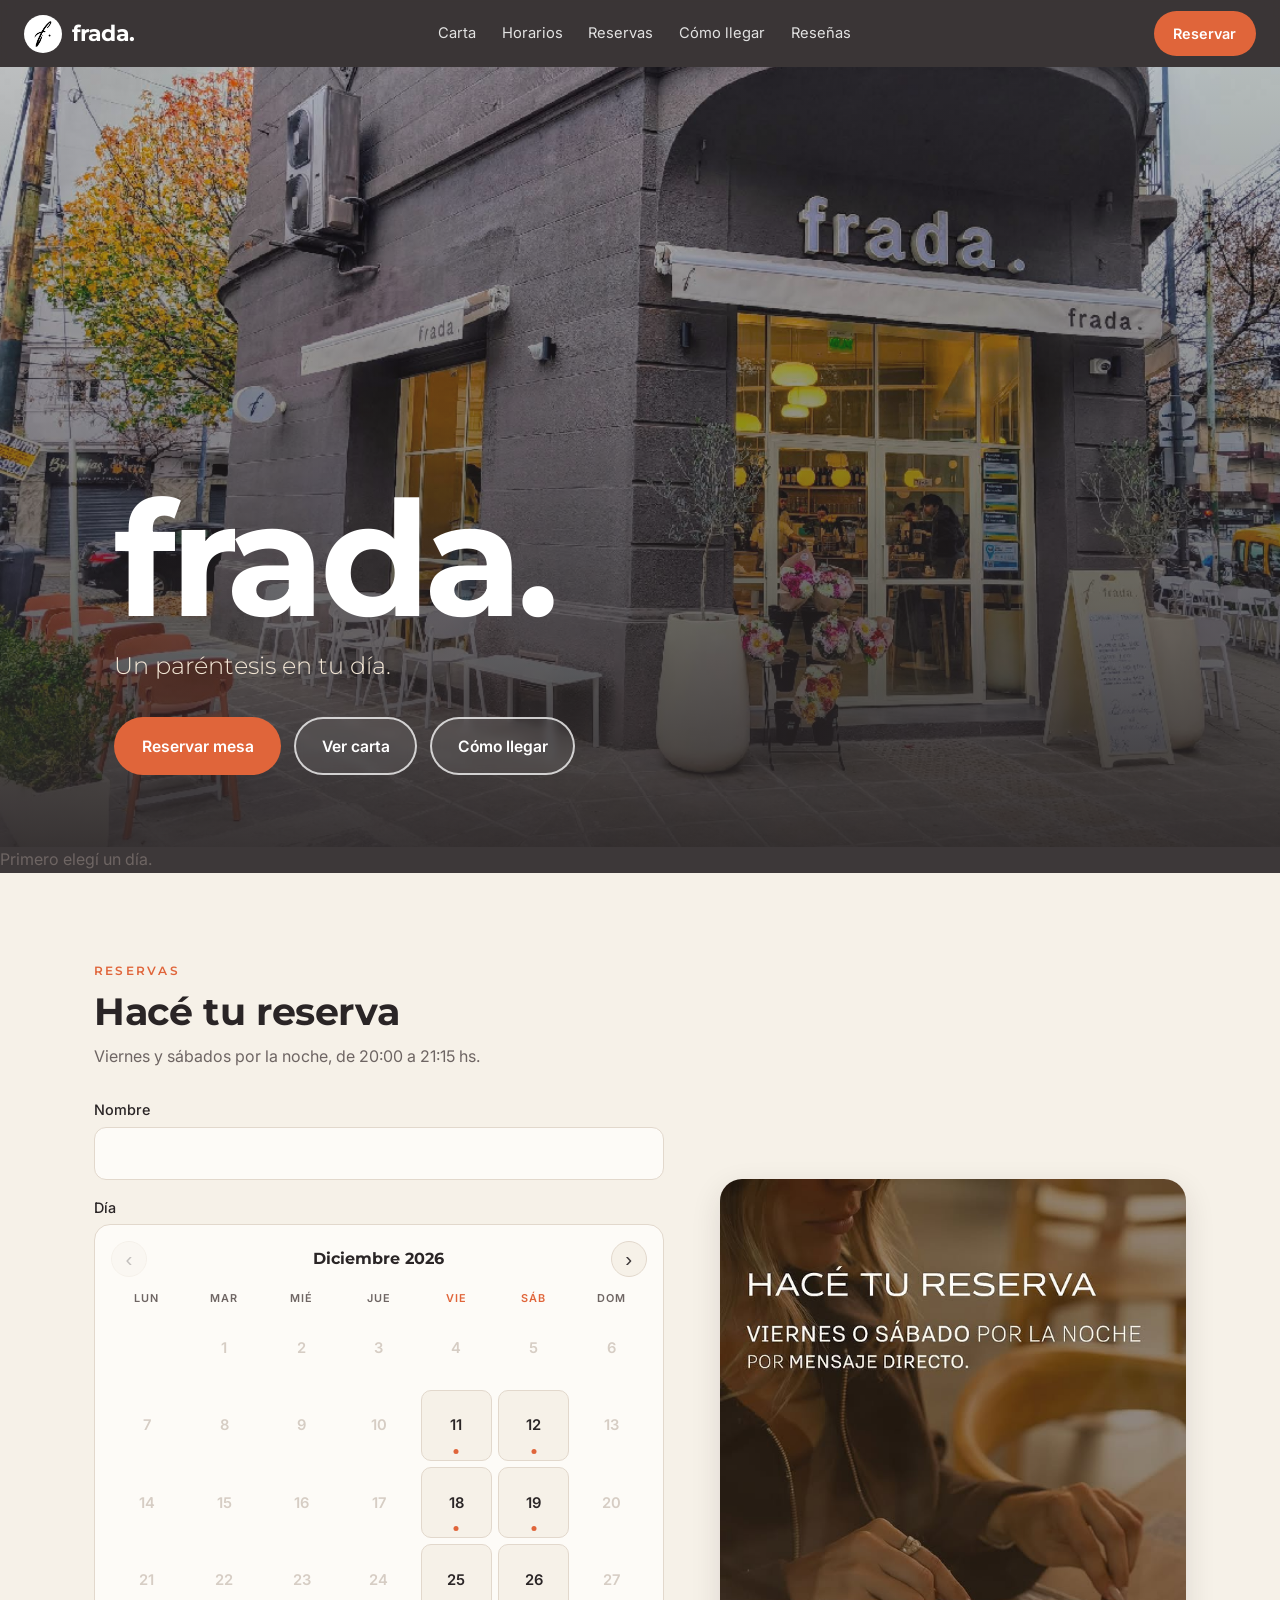
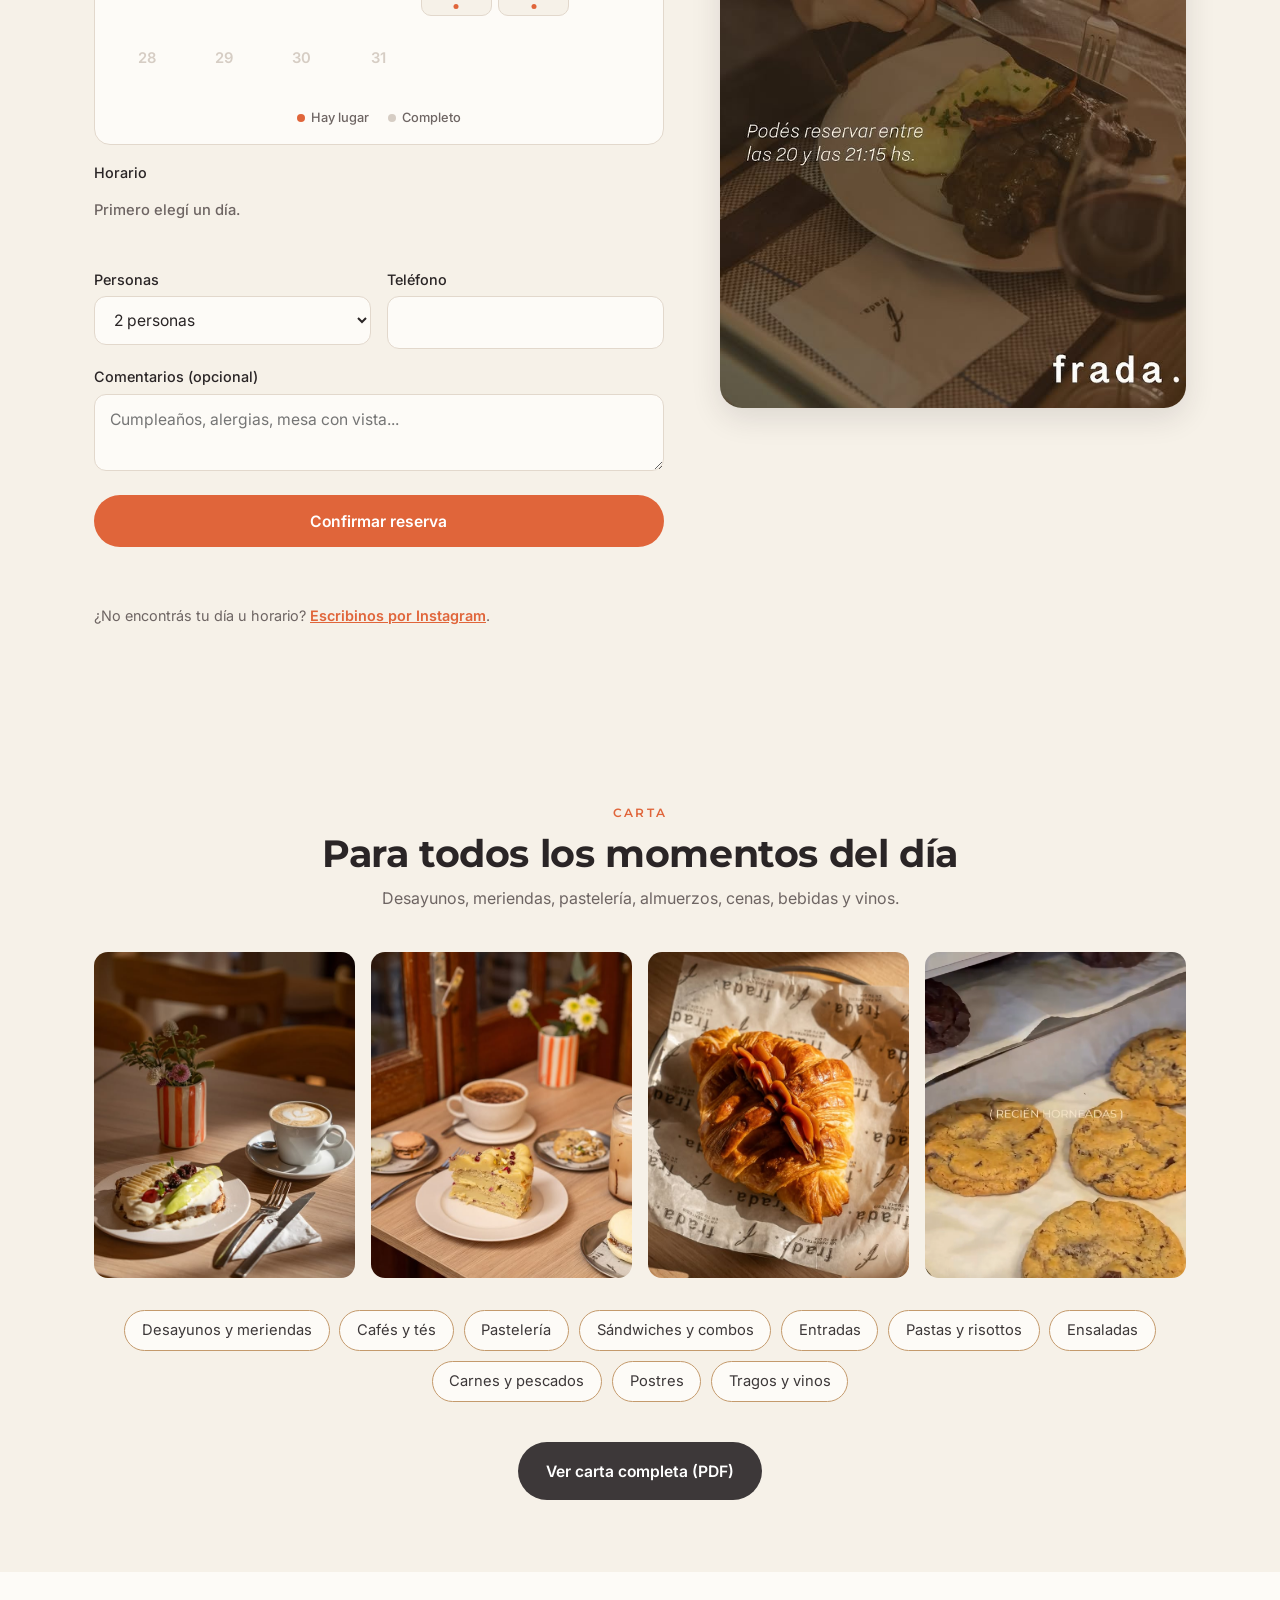
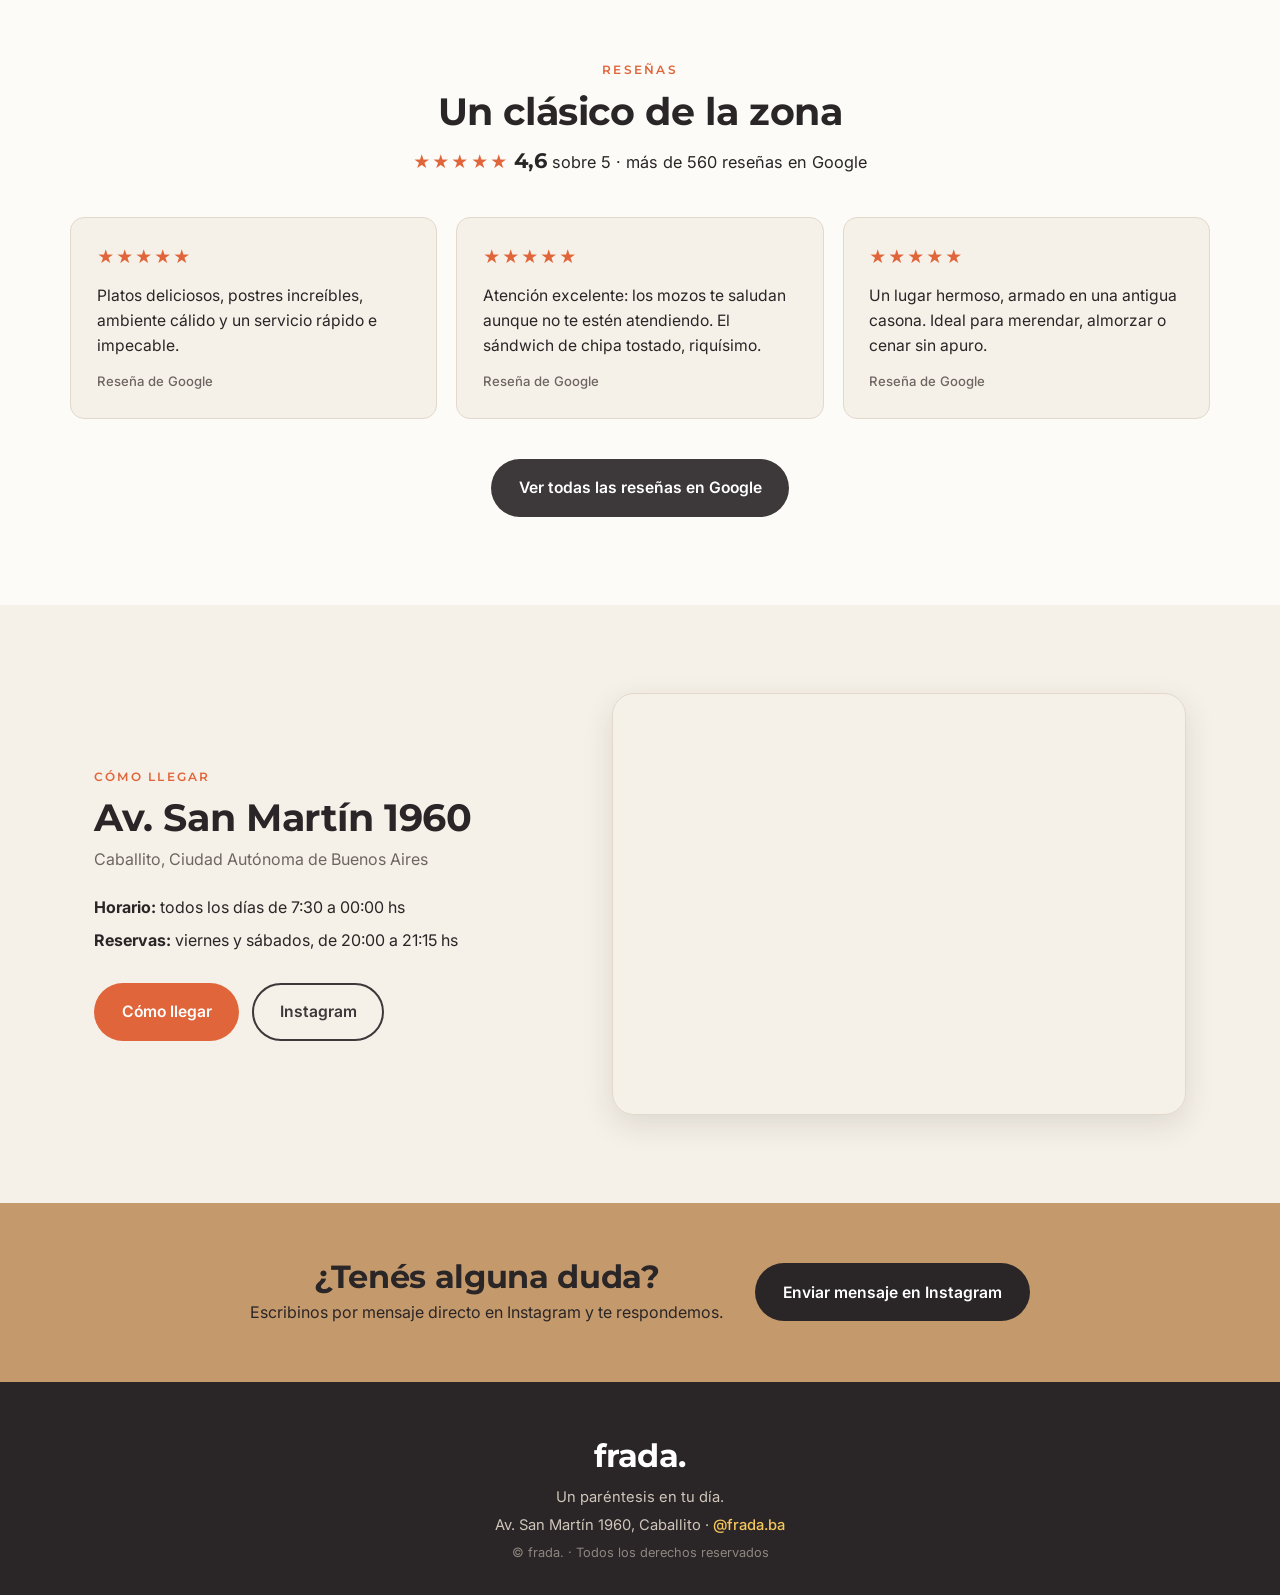
==== commit ba2a8d02: "Update index.html" ====
--- a/public/index.html
+++ b/public/index.html
@@ -103,7 +103,7 @@
 
           <div class="campo">
             <span>Horario</span>
-            <div class="horarios" id="horarios">
+            <div class="horarios" id="horarios-opciones">
               <p class="texto-suave">Primero elegí un día.</p>
             </div>
           </div>
--- a/public/styles.css
+++ b/public/styles.css
@@ -427,3 +427,133 @@
   html { scroll-behavior: auto; }
   *, *::before, *::after { transition: none !important; animation: none !important; }
 }
+
+/* ---------- Calendario de reservas ---------- */
+.calendario {
+  background: var(--blanco);
+  border: 1px solid var(--borde);
+  border-radius: 16px;
+  padding: 1rem;
+}
+.calendario-cabecera {
+  display: flex;
+  align-items: center;
+  justify-content: space-between;
+  margin-bottom: 0.8rem;
+}
+.calendario-cabecera strong {
+  font-family: "Montserrat", sans-serif;
+  font-size: 1rem;
+  text-transform: capitalize;
+}
+.cal-nav {
+  width: 36px;
+  height: 36px;
+  border-radius: 50%;
+  border: 1px solid var(--borde);
+  background: var(--crema);
+  color: var(--carbon);
+  font-size: 1.3rem;
+  line-height: 1;
+  cursor: pointer;
+}
+.cal-nav:disabled { opacity: 0.3; cursor: default; }
+
+.calendario-semana,
+.calendario-dias {
+  display: grid;
+  grid-template-columns: repeat(7, 1fr);
+  gap: 6px;
+}
+.calendario-semana span {
+  text-align: center;
+  font-size: 0.68rem;
+  font-weight: 600;
+  letter-spacing: 0.08em;
+  color: var(--texto-suave);
+  padding-bottom: 0.3rem;
+}
+.calendario-semana span.destacado { color: var(--naranja); }
+
+.cal-dia {
+  position: relative;
+  aspect-ratio: 1;
+  border-radius: 10px;
+  border: 1px solid transparent;
+  background: transparent;
+  font-family: "Inter", sans-serif;
+  font-size: 0.92rem;
+  font-weight: 600;
+  color: var(--texto);
+  cursor: pointer;
+  transition: background 0.15s, border-color 0.15s;
+}
+.cal-dia.con-lugar { background: var(--crema); border-color: var(--borde); }
+.cal-dia.con-lugar:hover { border-color: var(--naranja); }
+.cal-dia.con-lugar::after {
+  content: "";
+  position: absolute;
+  bottom: 6px;
+  left: 50%;
+  transform: translateX(-50%);
+  width: 5px;
+  height: 5px;
+  border-radius: 50%;
+  background: var(--naranja);
+}
+.cal-dia.completo { color: #b8b0aa; text-decoration: line-through; cursor: default; }
+.cal-dia.no-disponible { color: #d6cdc4; cursor: default; }
+.cal-dia.seleccionado { background: var(--carbon); border-color: var(--carbon); color: #fff; }
+.cal-dia.seleccionado::after { background: var(--amarillo); }
+
+.calendario-leyenda {
+  display: flex;
+  justify-content: center;
+  gap: 1.2rem;
+  margin-top: 0.9rem;
+  font-size: 0.8rem;
+  color: var(--texto-suave);
+}
+.punto {
+  display: inline-block;
+  width: 8px;
+  height: 8px;
+  border-radius: 50%;
+  margin-right: 0.35rem;
+  vertical-align: middle;
+}
+.punto-libre { background: var(--naranja); }
+.punto-lleno { background: #d6cdc4; }
+
+/* ---------- Horarios ---------- */
+.horarios {
+  display: grid;
+  grid-template-columns: repeat(3, 1fr);
+  gap: 0.6rem;
+}
+.horarios .texto-suave { grid-column: 1 / -1; font-size: 0.92rem; }
+.horario {
+  padding: 0.75rem 0.5rem;
+  border-radius: 999px;
+  border: 1px solid var(--madera);
+  background: var(--blanco);
+  font-family: "Inter", sans-serif;
+  font-size: 0.92rem;
+  font-weight: 600;
+  color: var(--carbon);
+  cursor: pointer;
+  transition: all 0.15s;
+}
+.horario:hover:not(:disabled) { border-color: var(--naranja); color: var(--naranja); }
+.horario.seleccionado { background: var(--naranja); border-color: var(--naranja); color: #fff; }
+.horario:disabled {
+  background: #f1ece5;
+  border-color: var(--borde);
+  color: #b8b0aa;
+  text-decoration: line-through;
+  cursor: default;
+}
+
+@media (max-width: 768px) {
+  .horarios { grid-template-columns: repeat(2, 1fr); }
+}
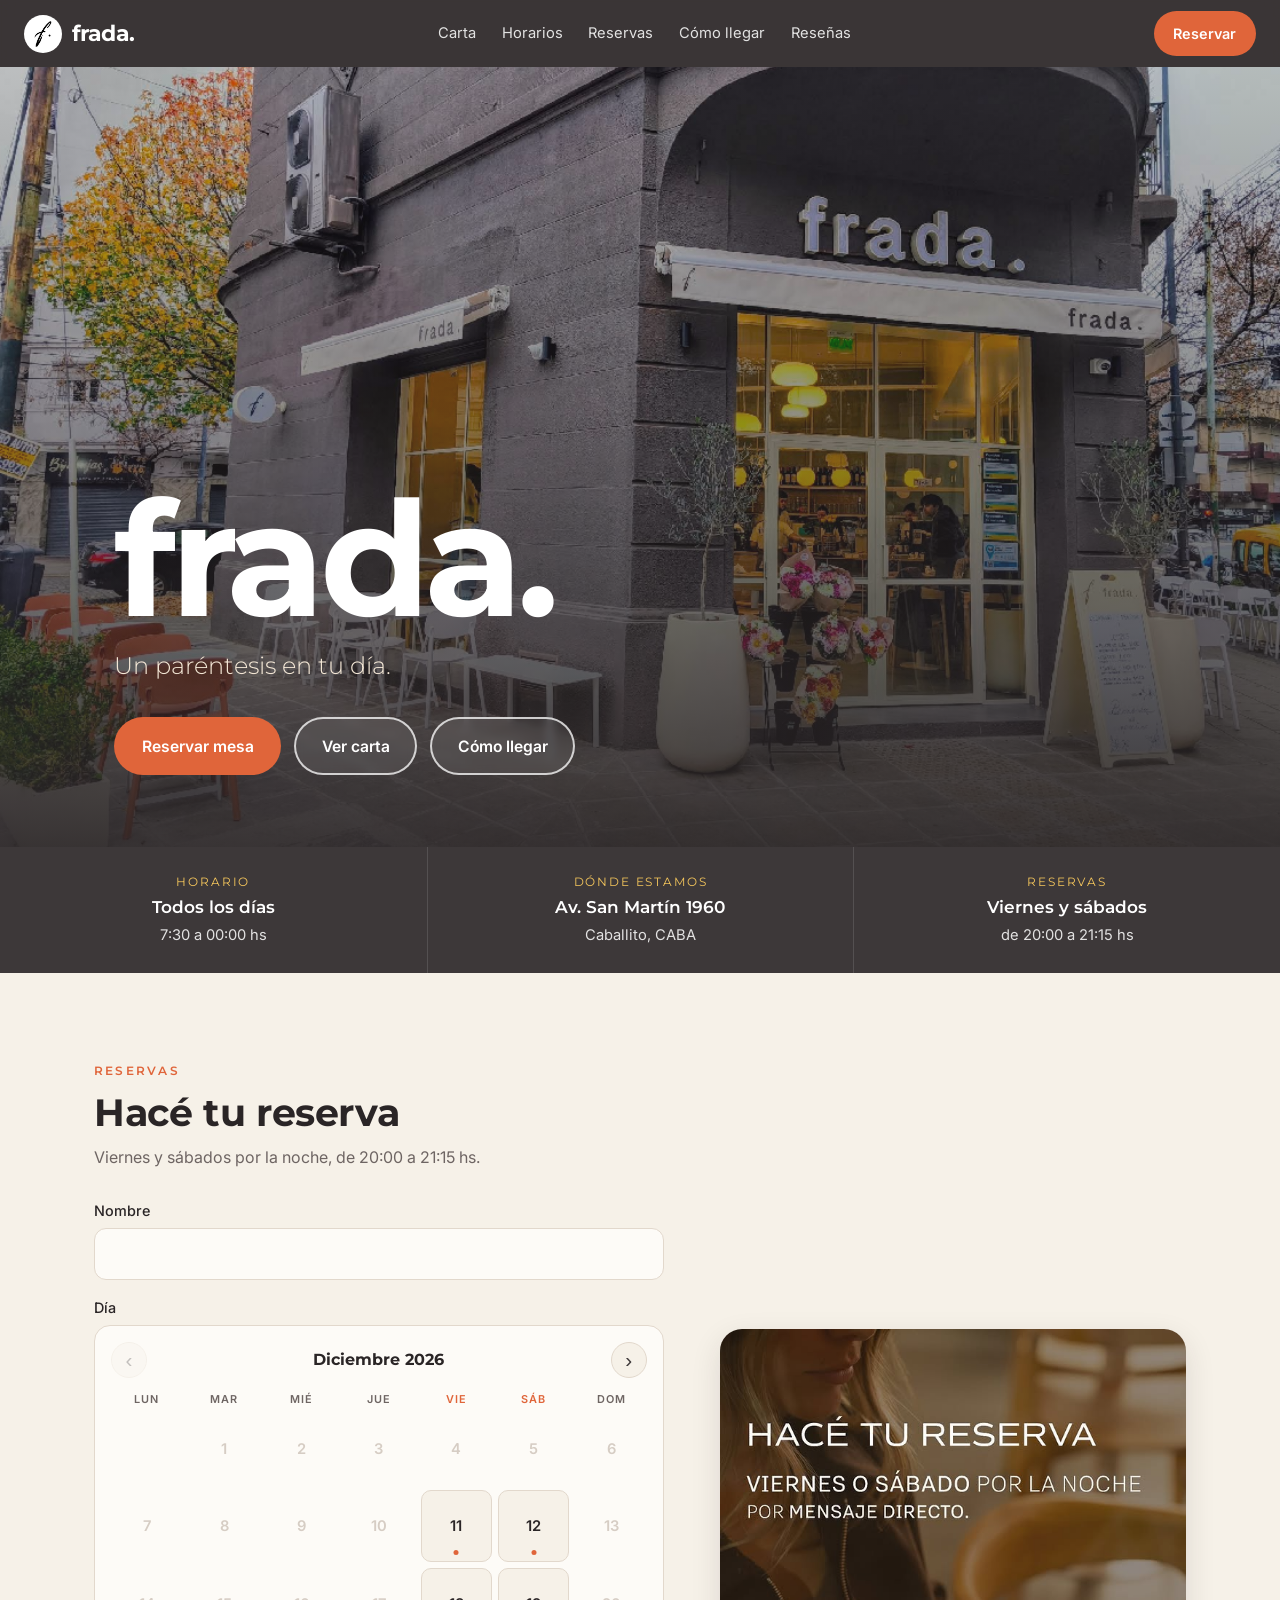
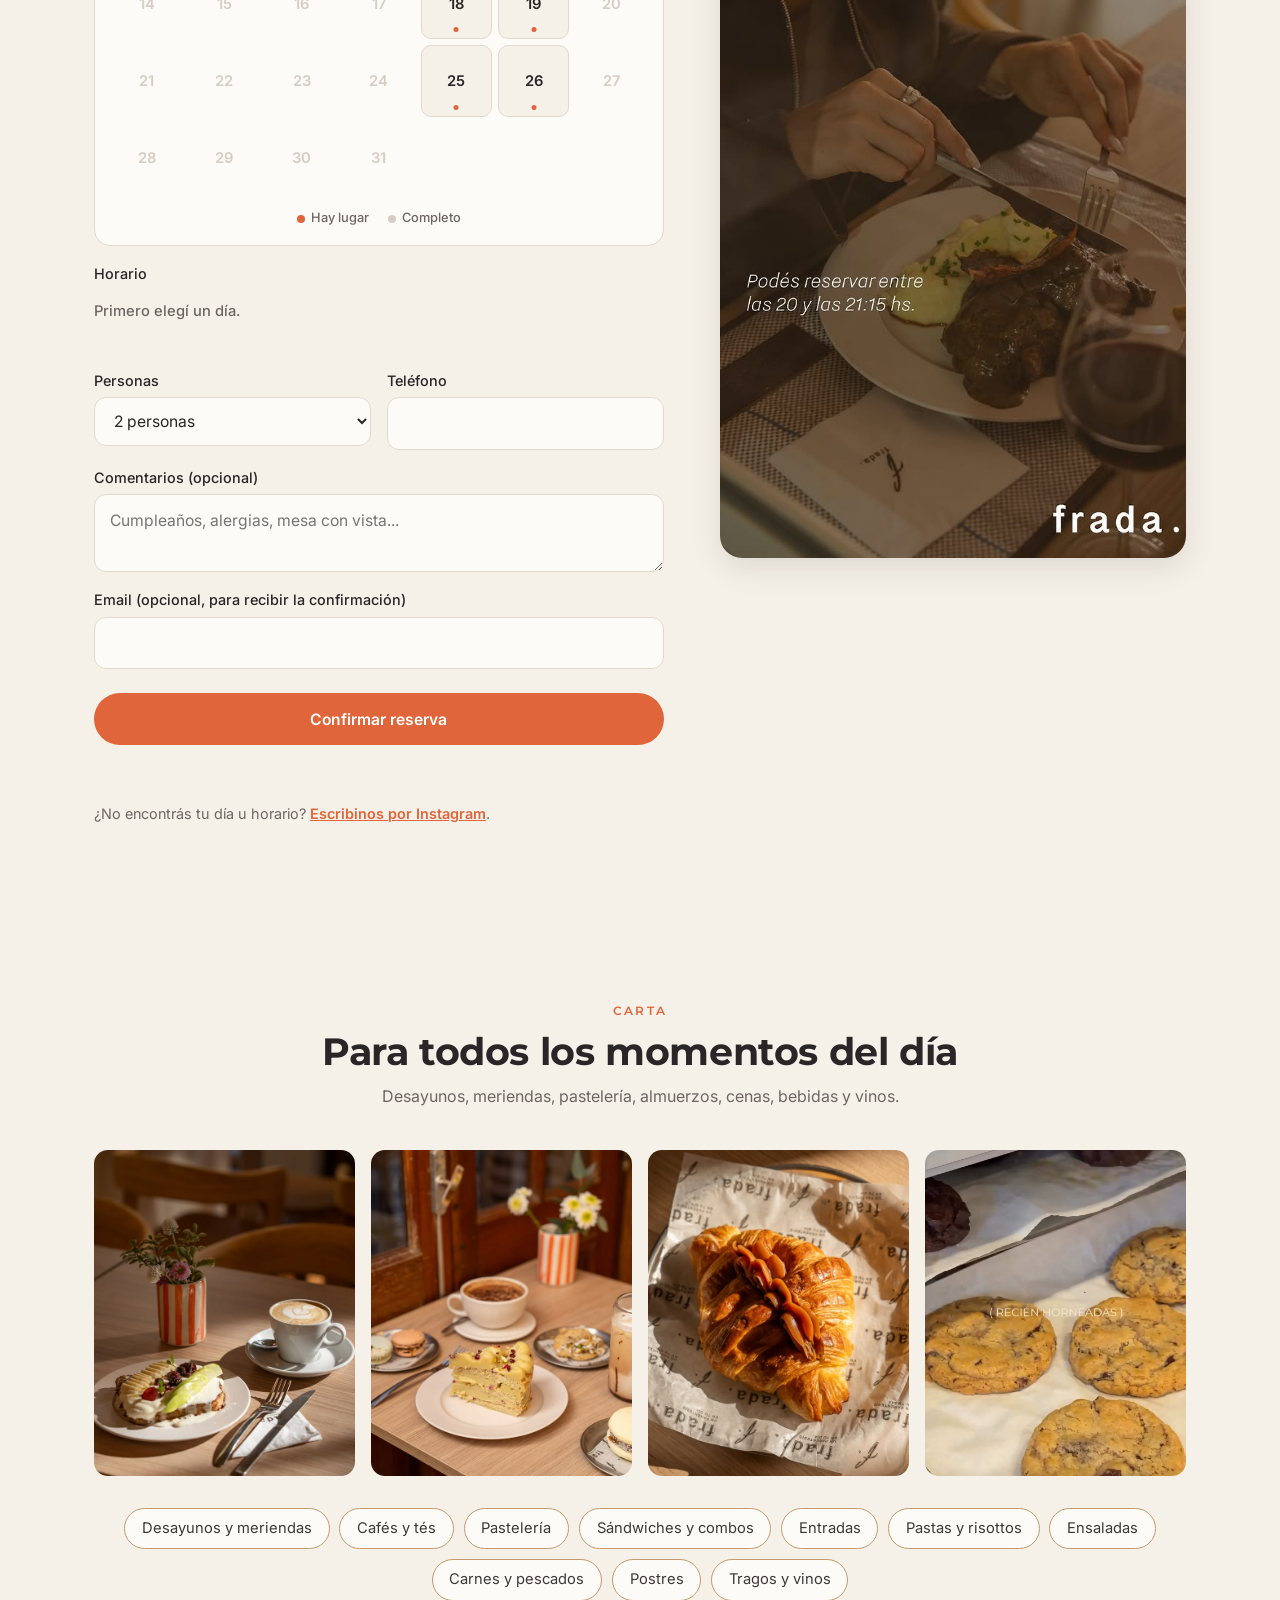
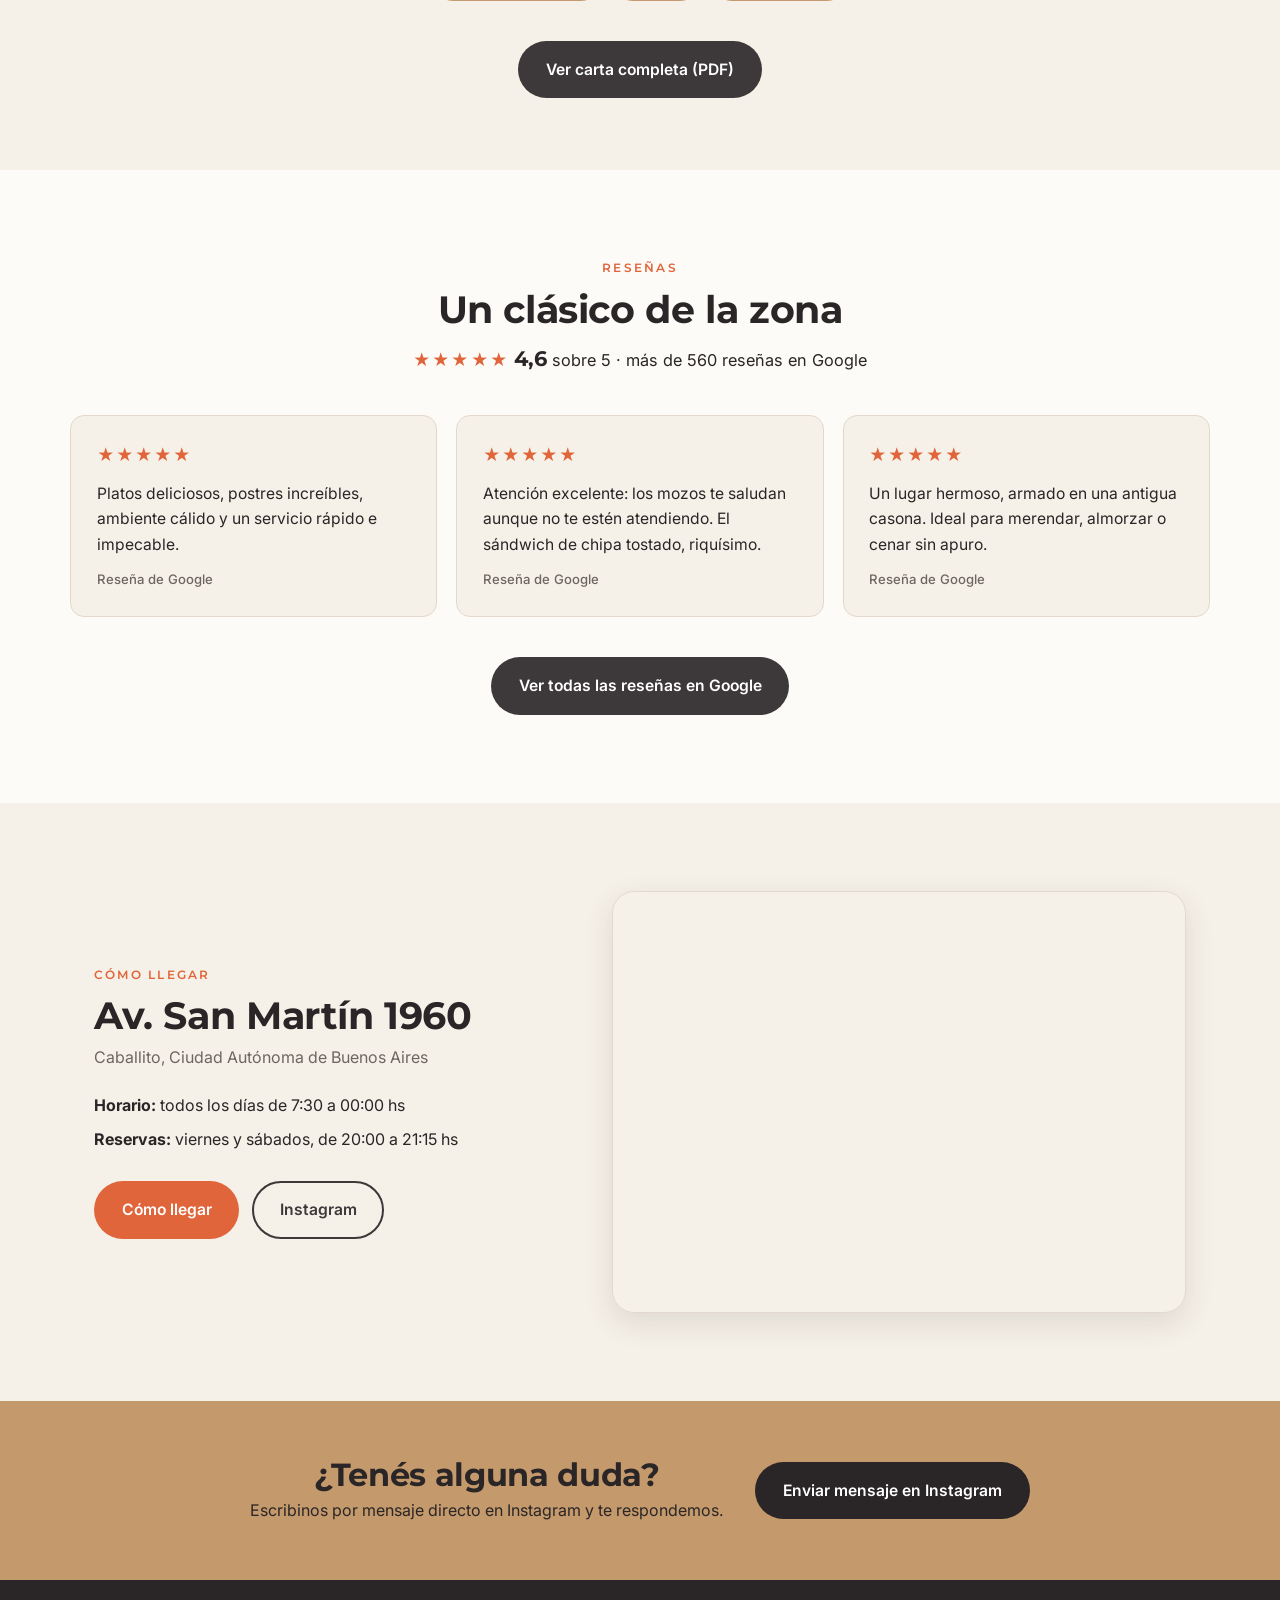
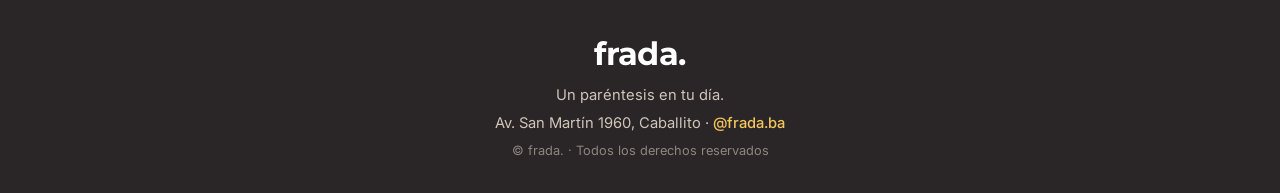
==== commit 5d94cc8e: "Update index.html" ====
--- a/public/index.html
+++ b/public/index.html
@@ -103,7 +103,7 @@
 
           <div class="campo">
             <span>Horario</span>
-            <div class="horarios" id="horarios-opciones">
+            <div class="horarios" id="horarios">
               <p class="texto-suave">Primero elegí un día.</p>
             </div>
           </div>
@@ -136,6 +136,11 @@
             <textarea name="comentarios" rows="2" placeholder="Cumpleaños, alergias, mesa con vista..."></textarea>
           </label>
 
+          <label class="campo">
+            <span>Email (opcional, para recibir la confirmación)</span>
+            <input type="email" name="email" autocomplete="email">
+          </label>
+
           <button type="submit" class="btn btn-primario btn-bloque" id="boton-reserva">Confirmar reserva</button>
           <p class="mensaje" id="mensaje-reserva" role="status" aria-live="polite"></p>
         </form>
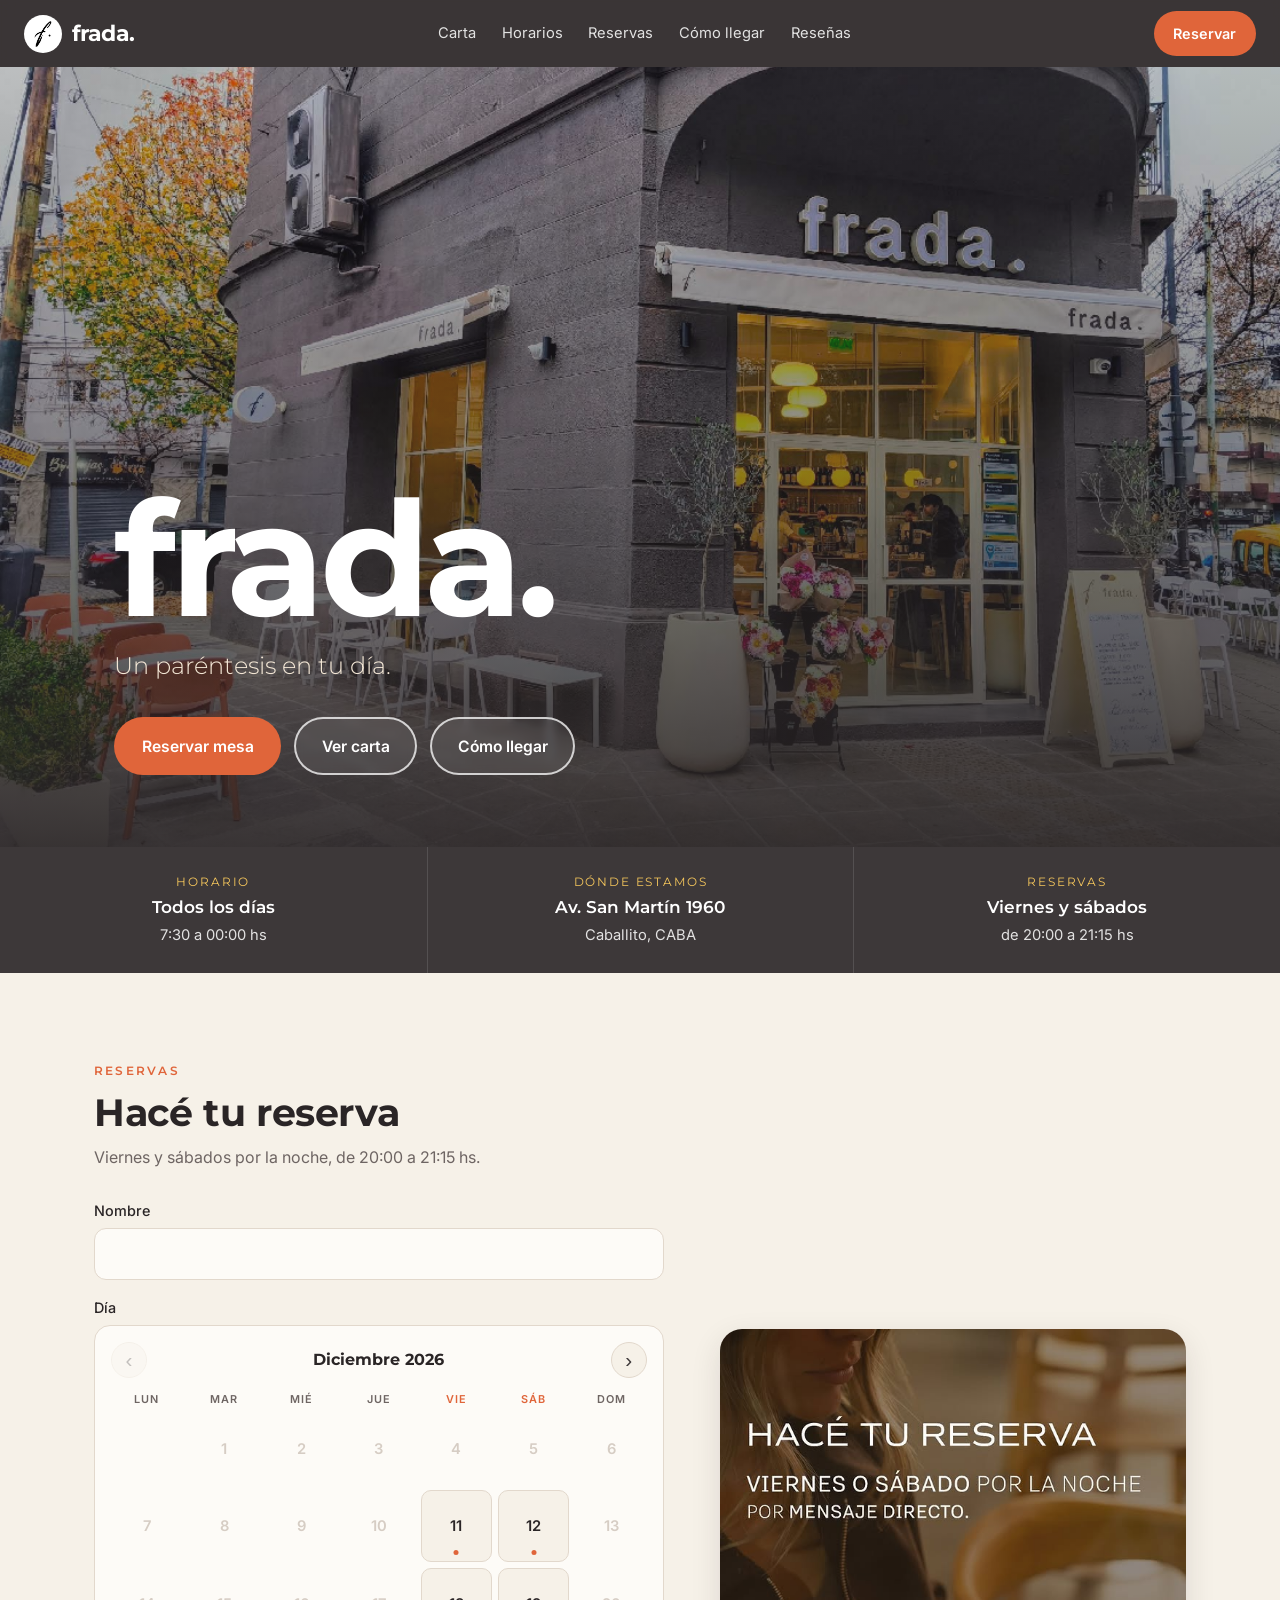
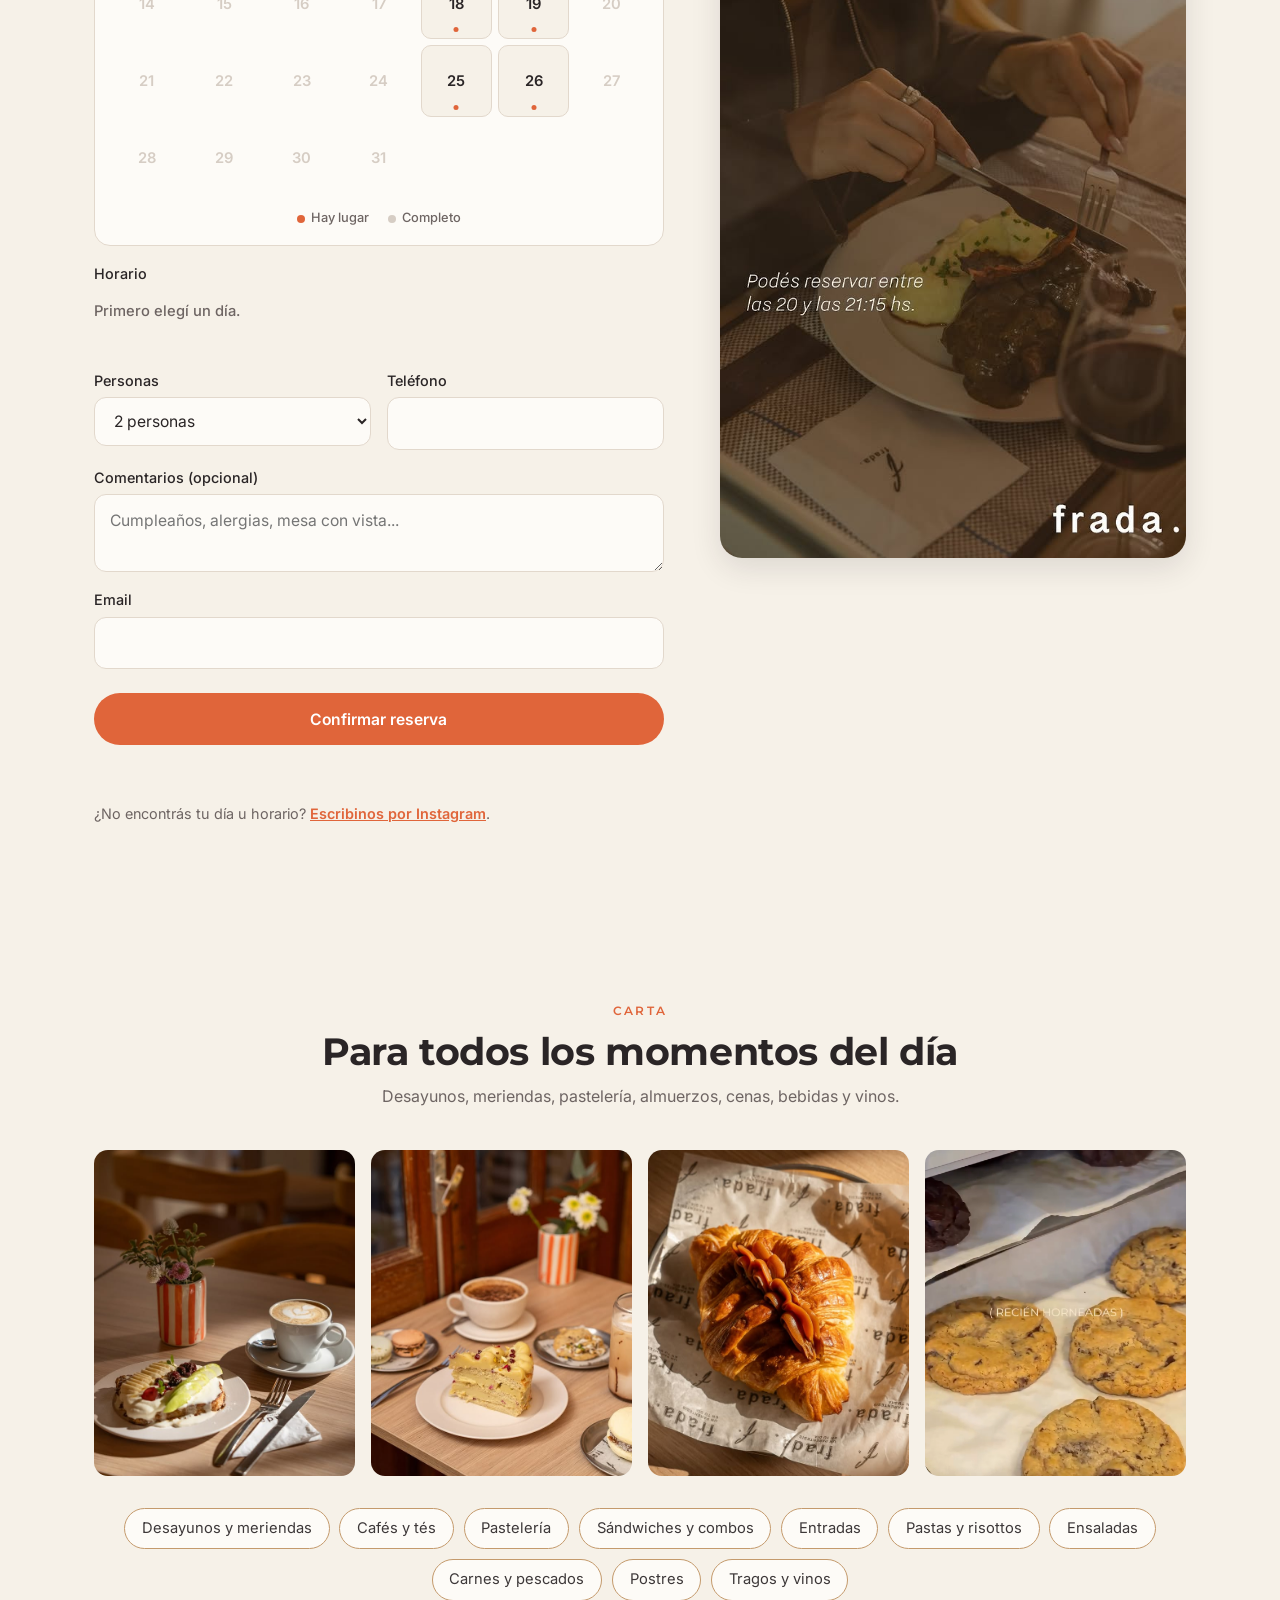
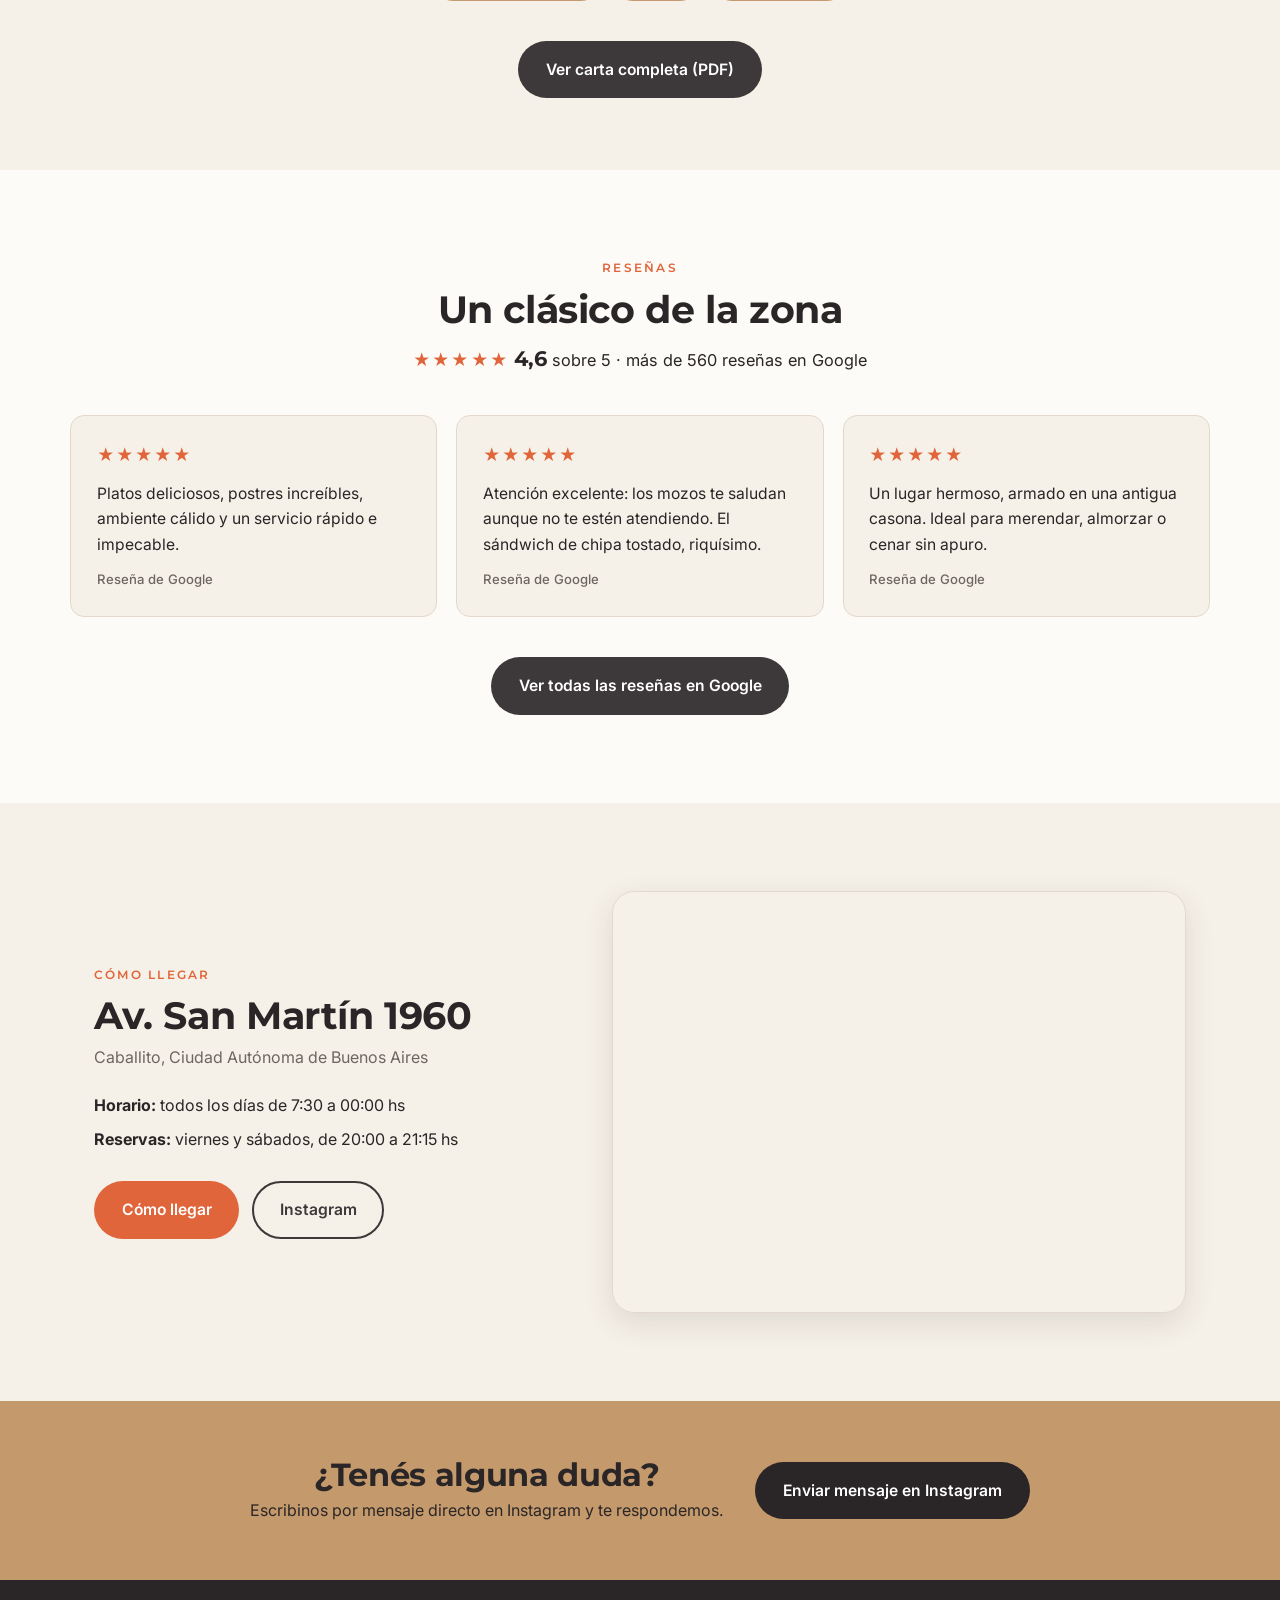
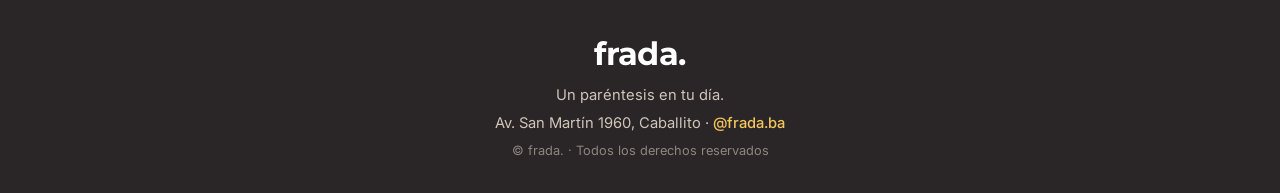
==== commit f830e8be: "Update index.html" ====
--- a/public/index.html
+++ b/public/index.html
@@ -137,7 +137,7 @@
           </label>
 
           <label class="campo">
-            <span>Email (opcional, para recibir la confirmación)</span>
+            <span>Email</span>
             <input type="email" name="email" autocomplete="email">
           </label>
 
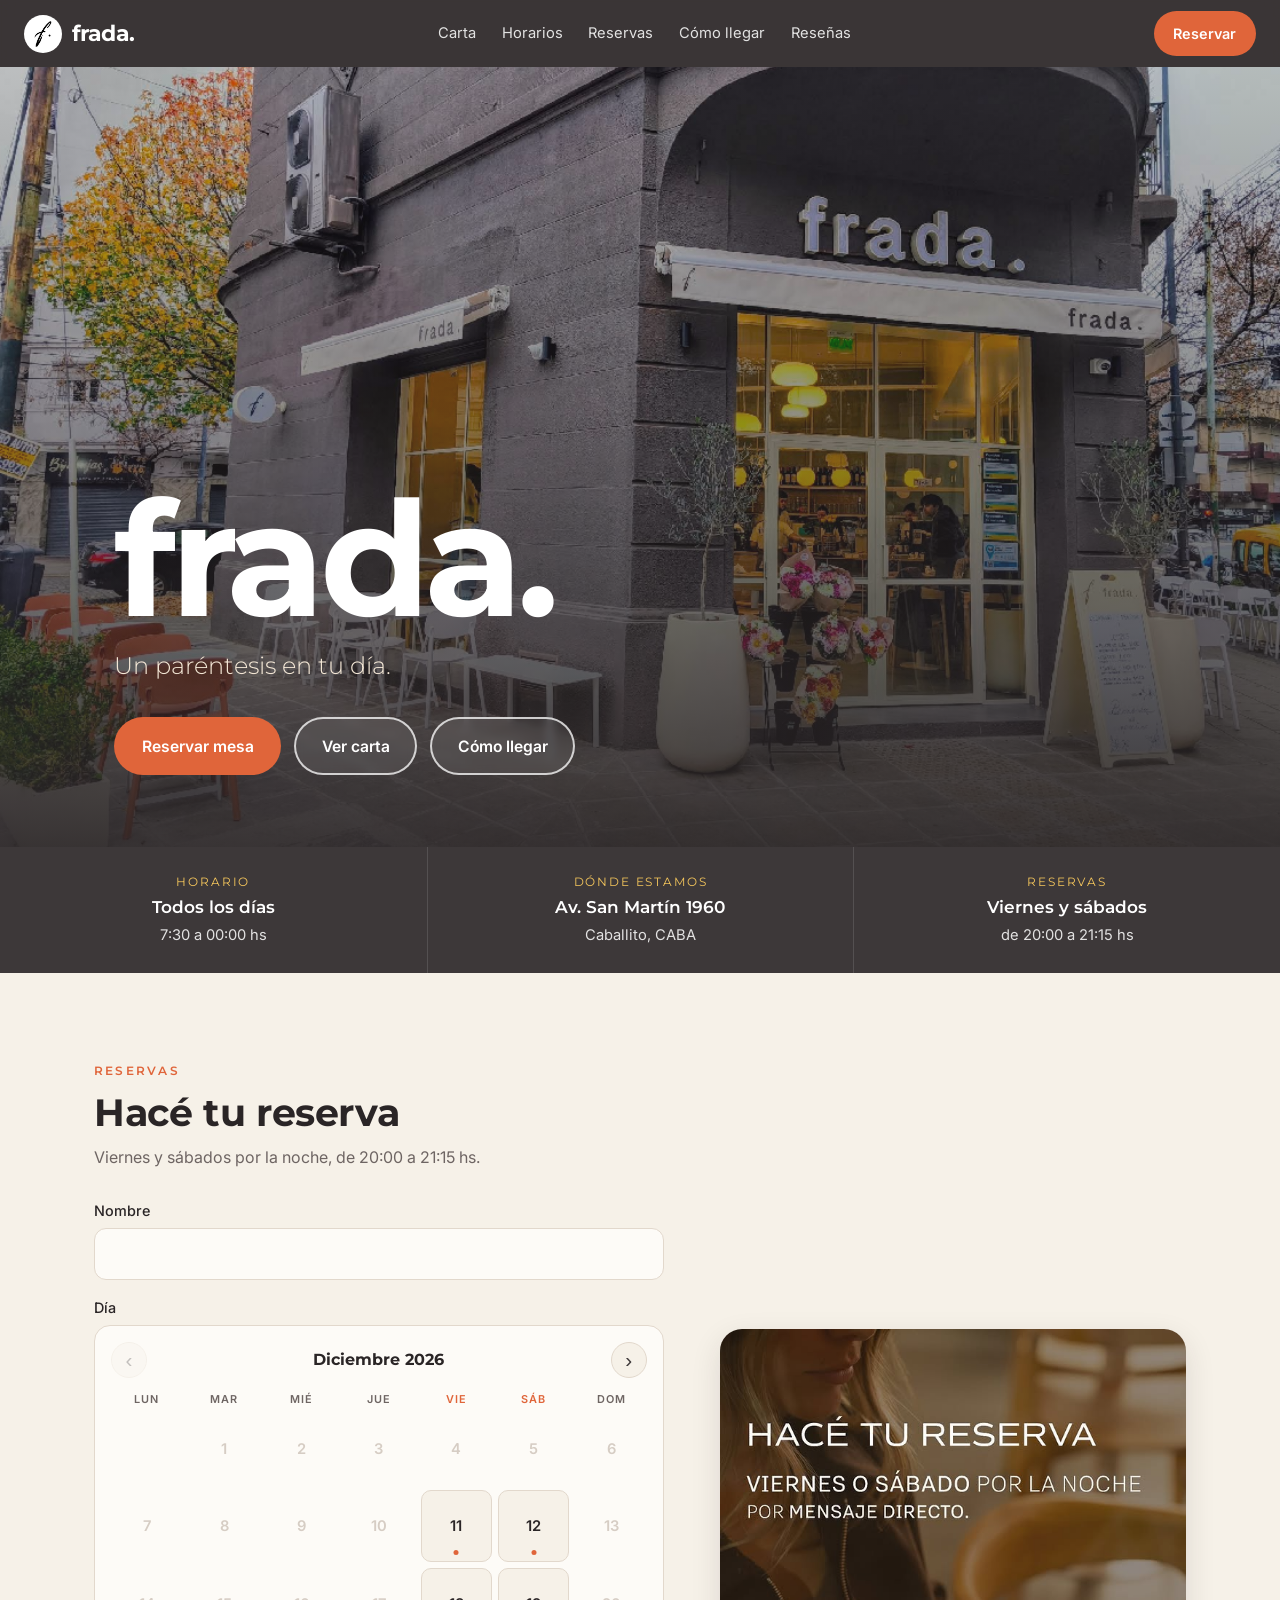
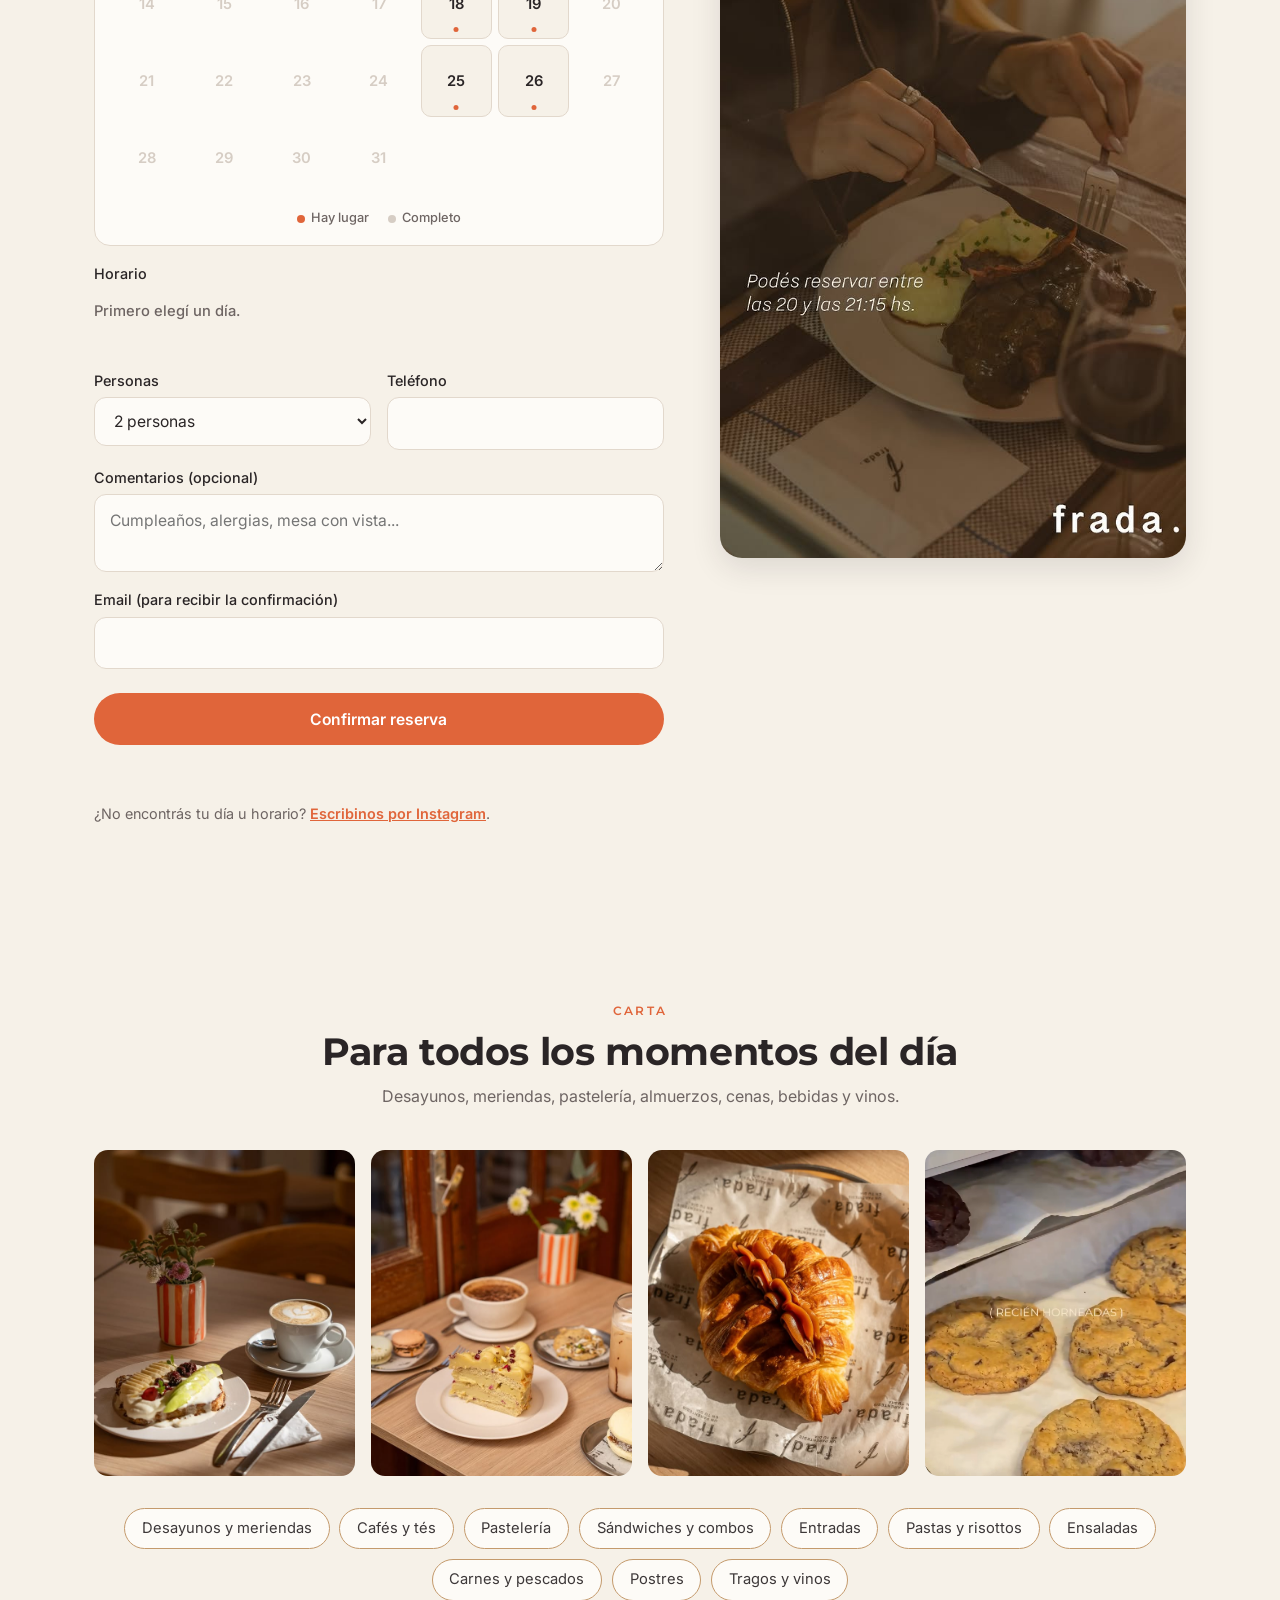
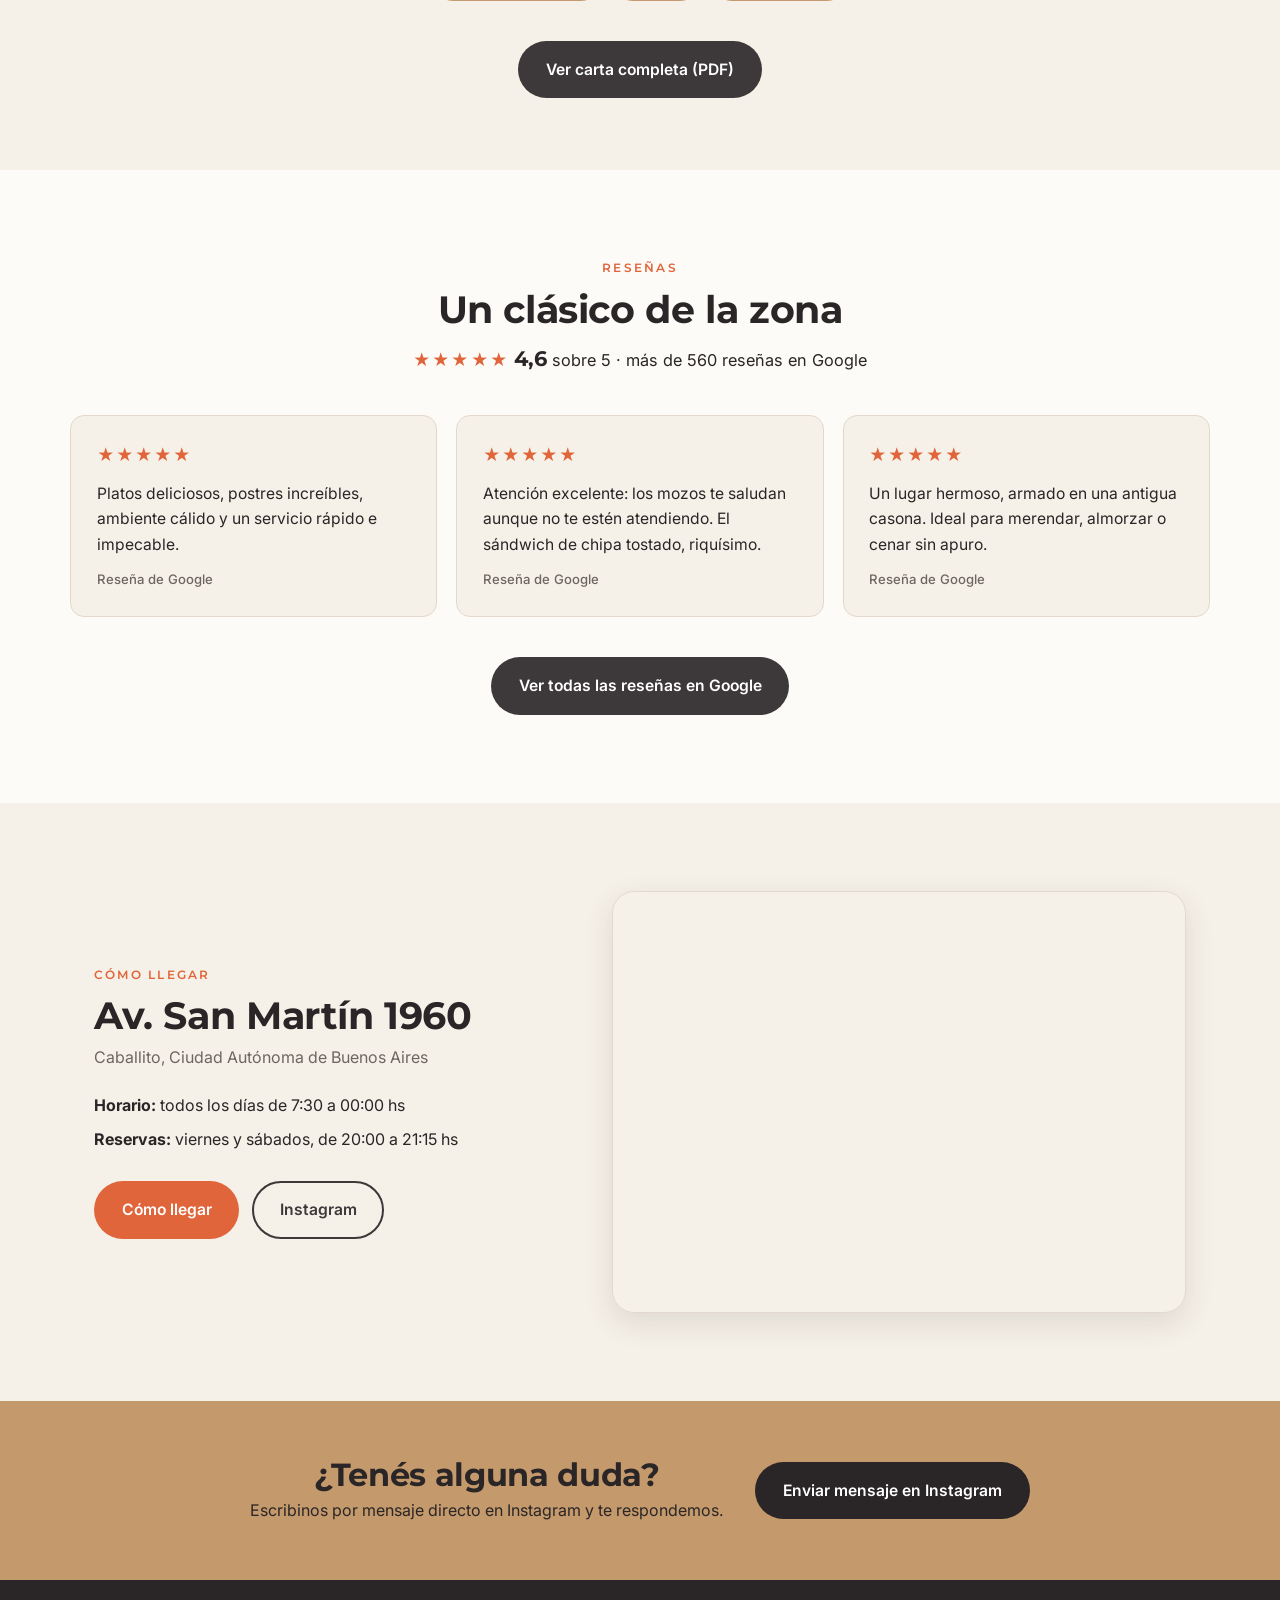
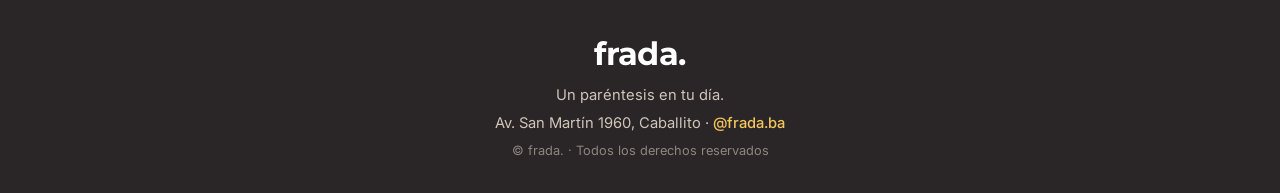
==== commit 5d131386: "Update index.html" ====
--- a/public/index.html
+++ b/public/index.html
@@ -137,8 +137,8 @@
           </label>
 
           <label class="campo">
-            <span>Email</span>
-            <input type="email" name="email" autocomplete="email">
+            <span>Email (para recibir la confirmación)</span>
+            <input type="email" name="email" autocomplete="email" required>
           </label>
 
           <button type="submit" class="btn btn-primario btn-bloque" id="boton-reserva">Confirmar reserva</button>
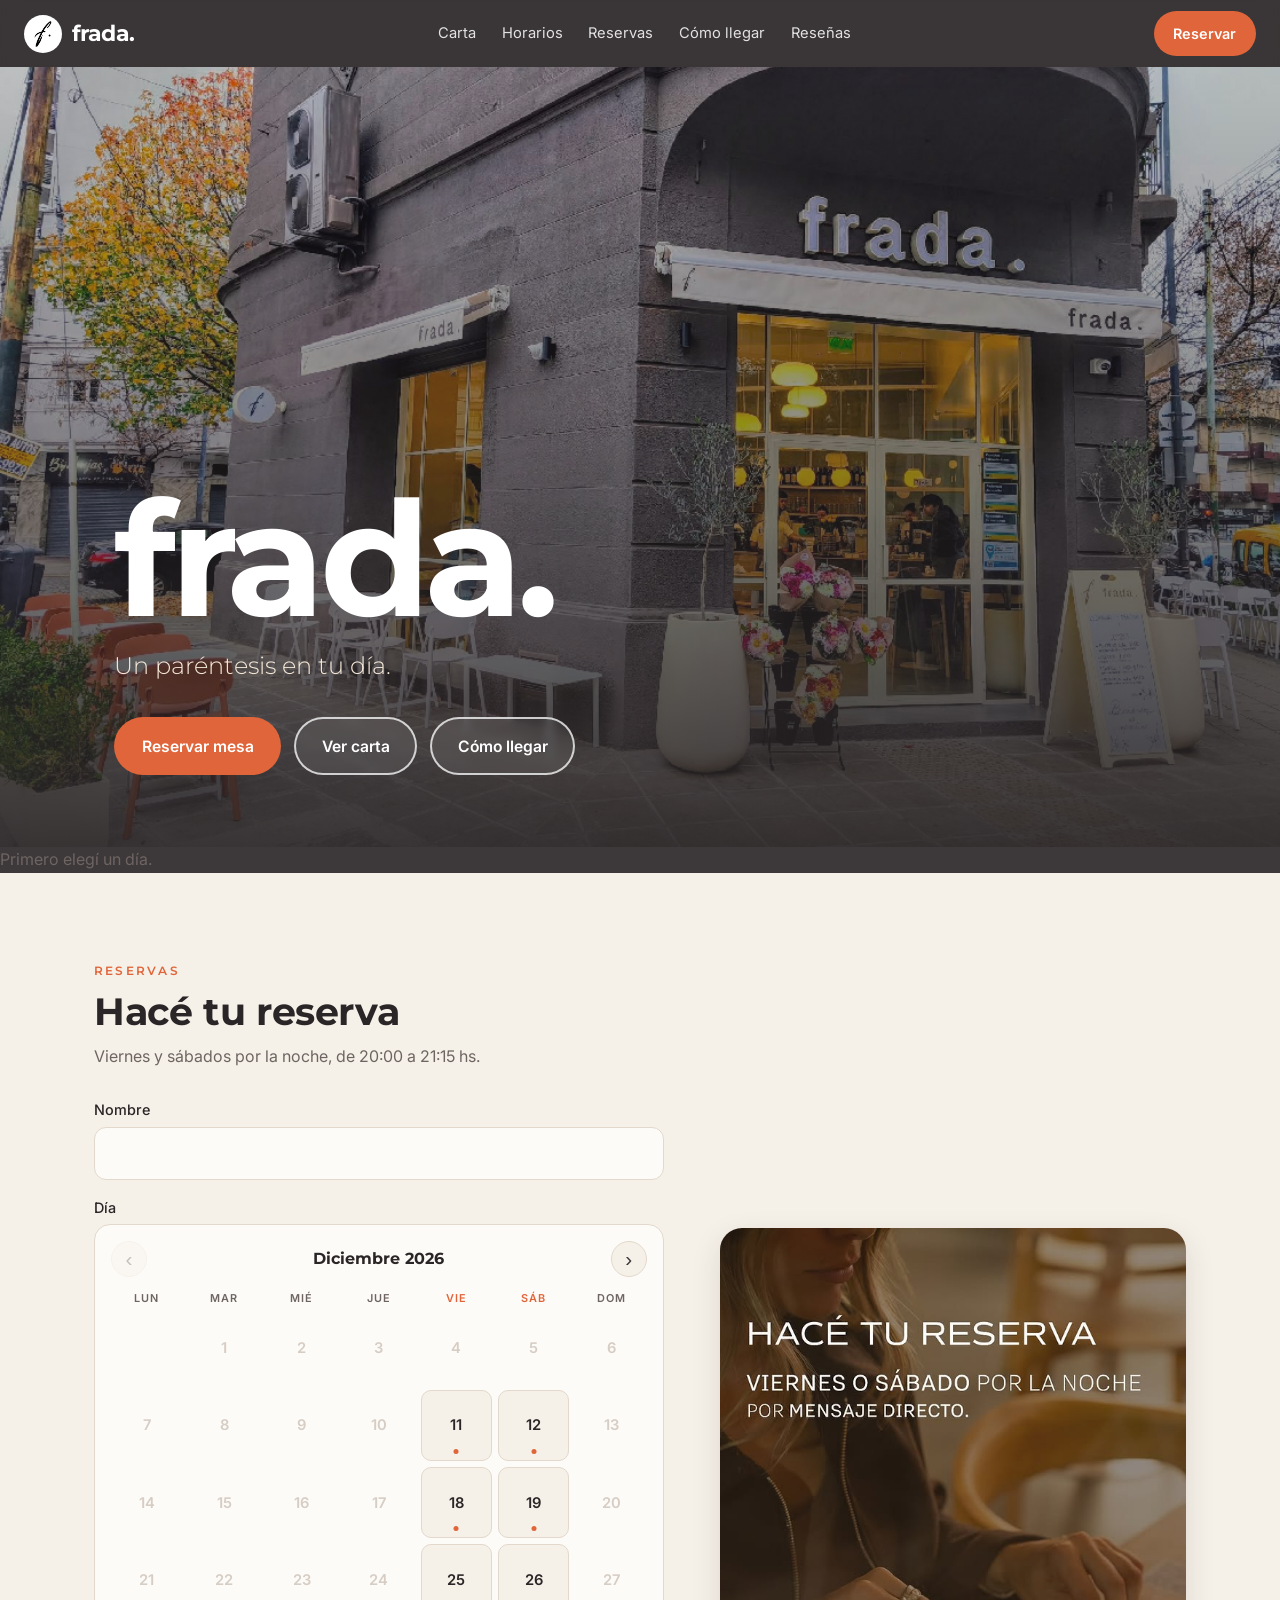
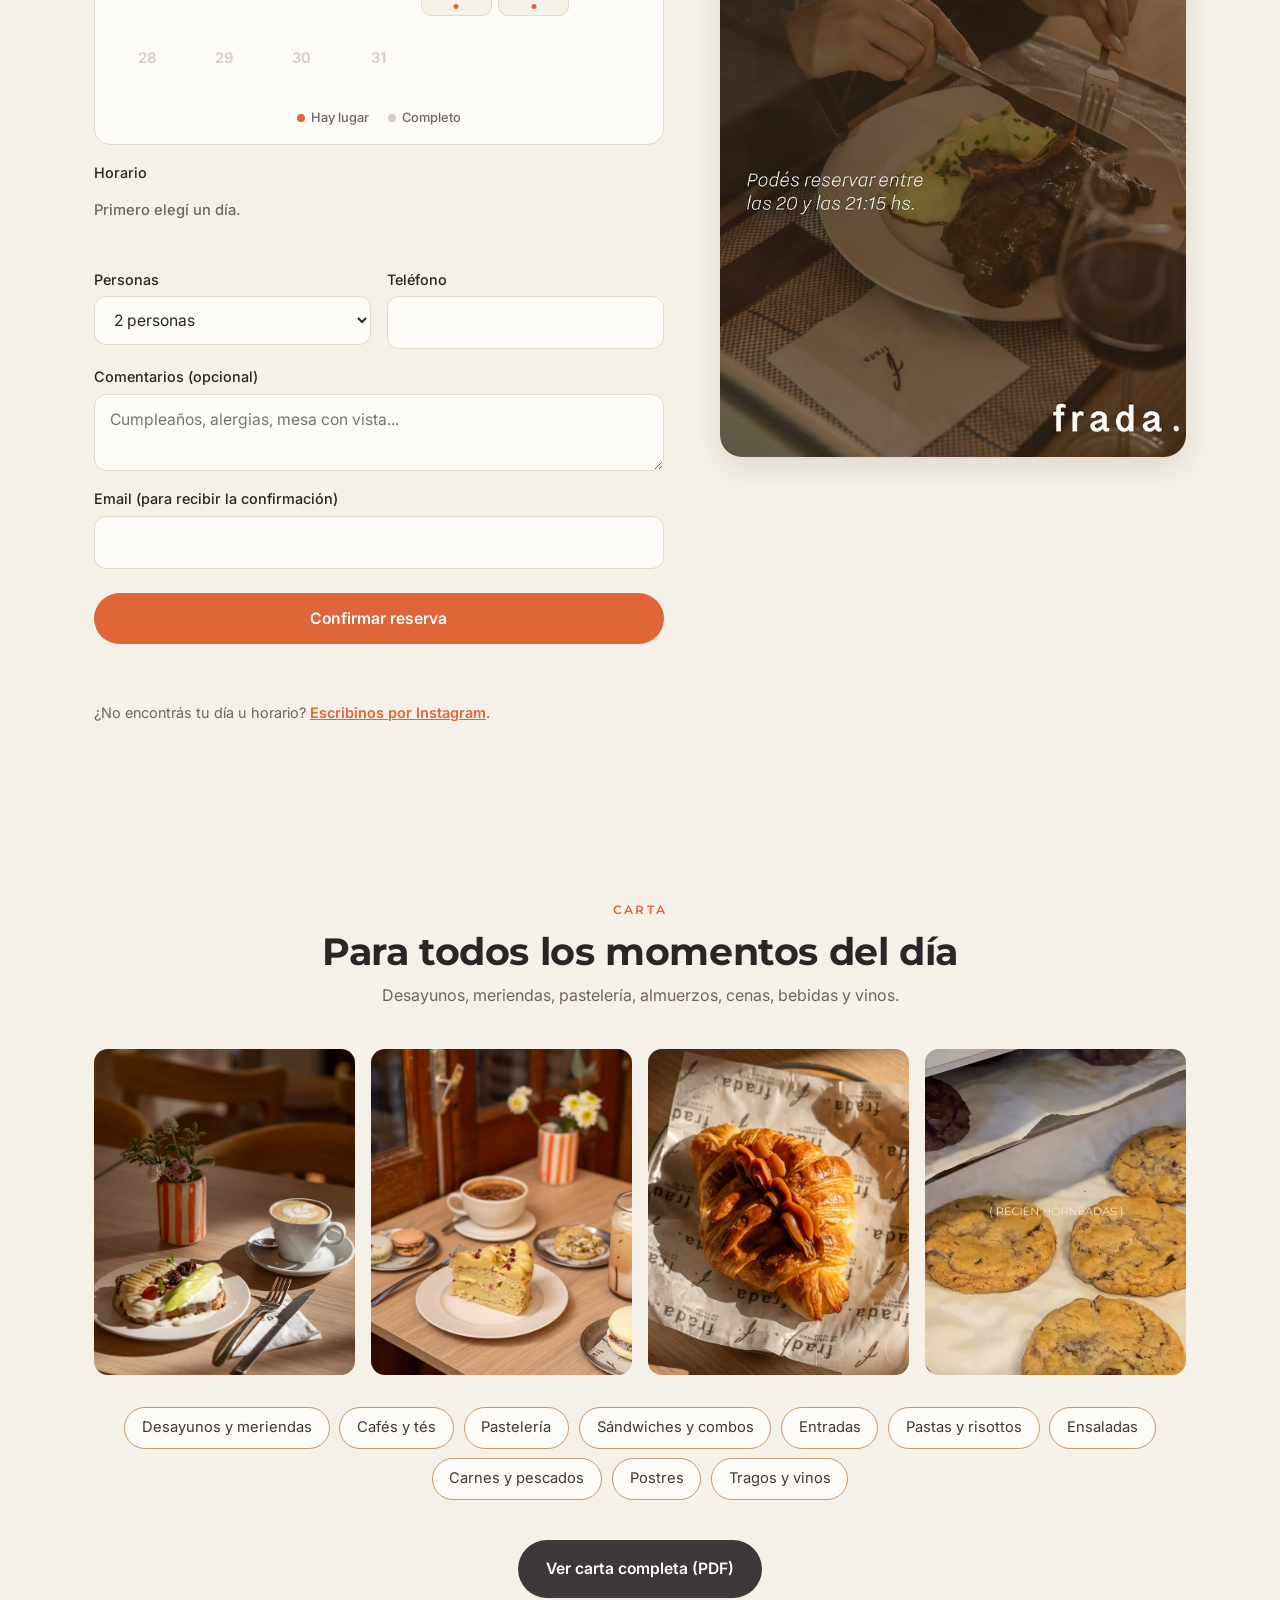
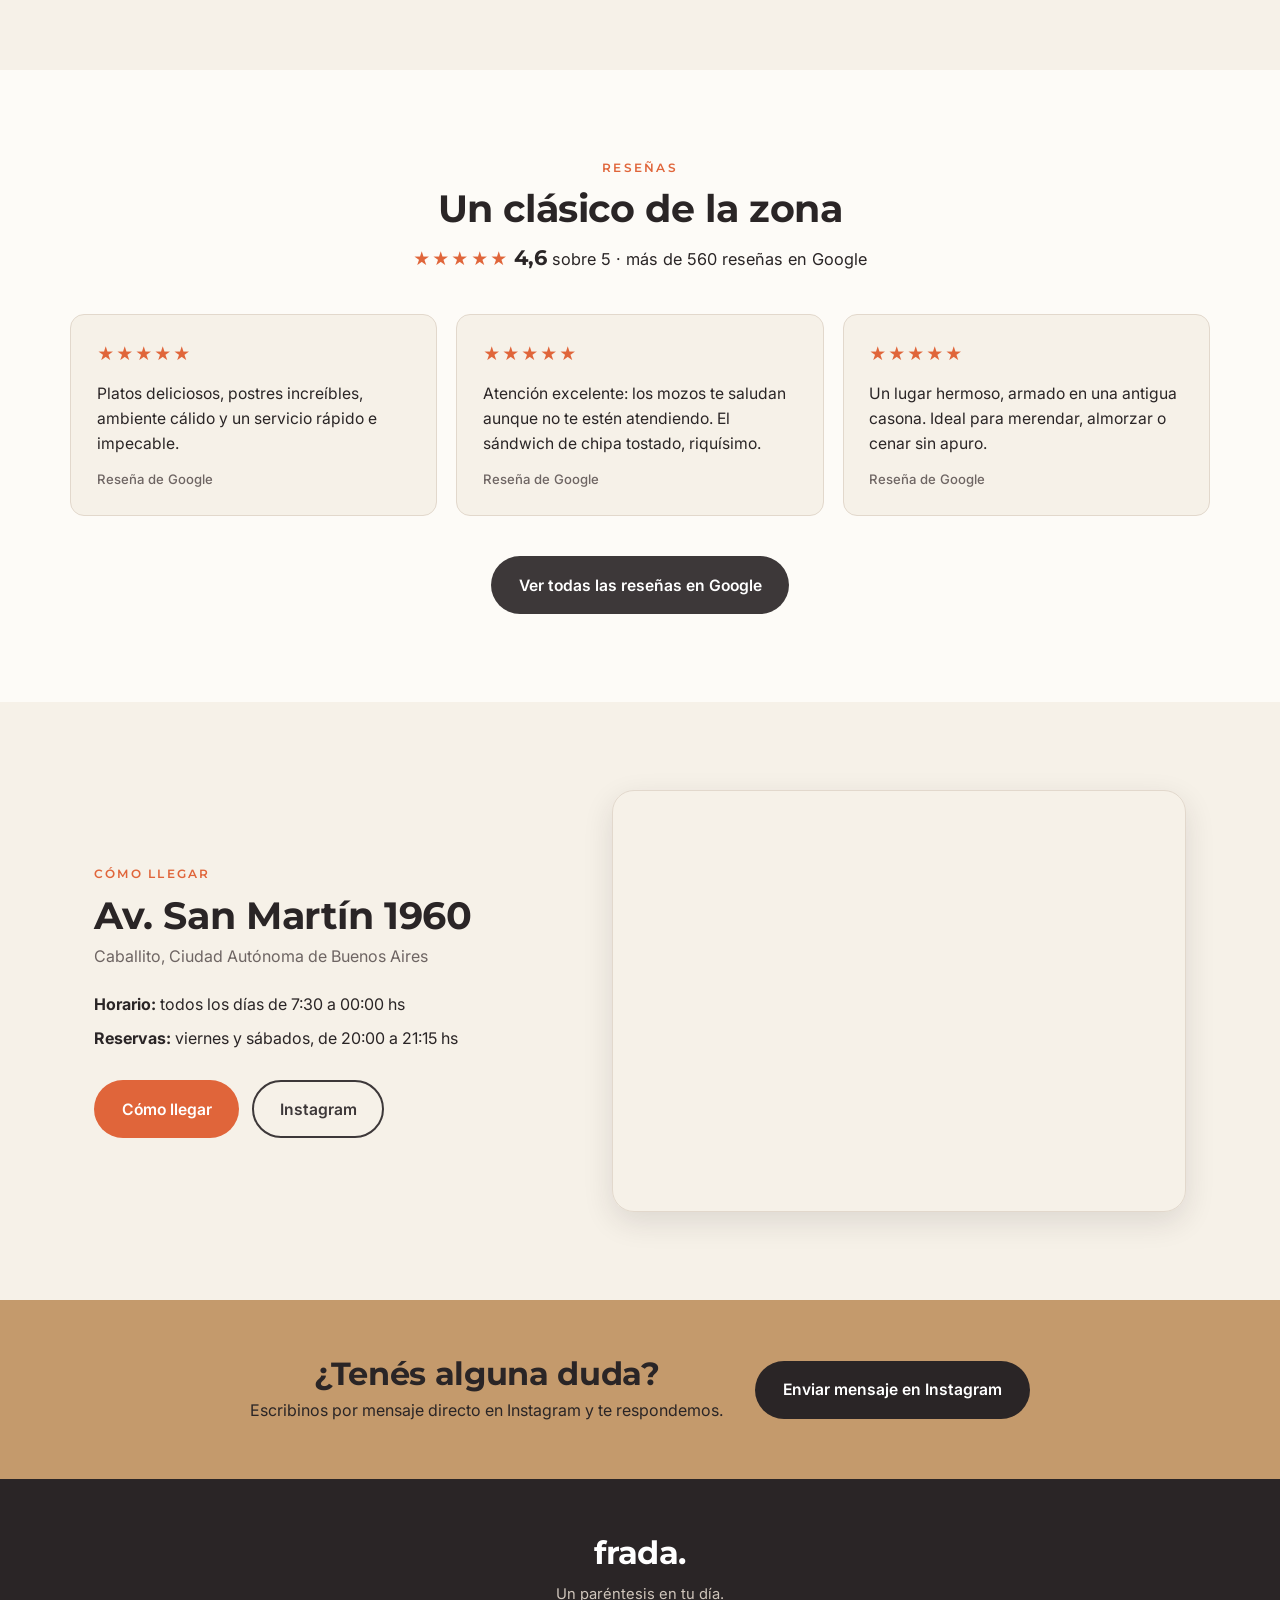
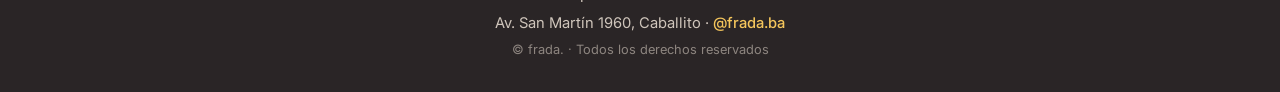
==== commit 804b4c66: "Update index.html" ====
--- a/public/index.html
+++ b/public/index.html
@@ -103,7 +103,7 @@
 
           <div class="campo">
             <span>Horario</span>
-            <div class="horarios" id="horarios">
+            <div class="horarios" id="horarios-opciones">
               <p class="texto-suave">Primero elegí un día.</p>
             </div>
           </div>
